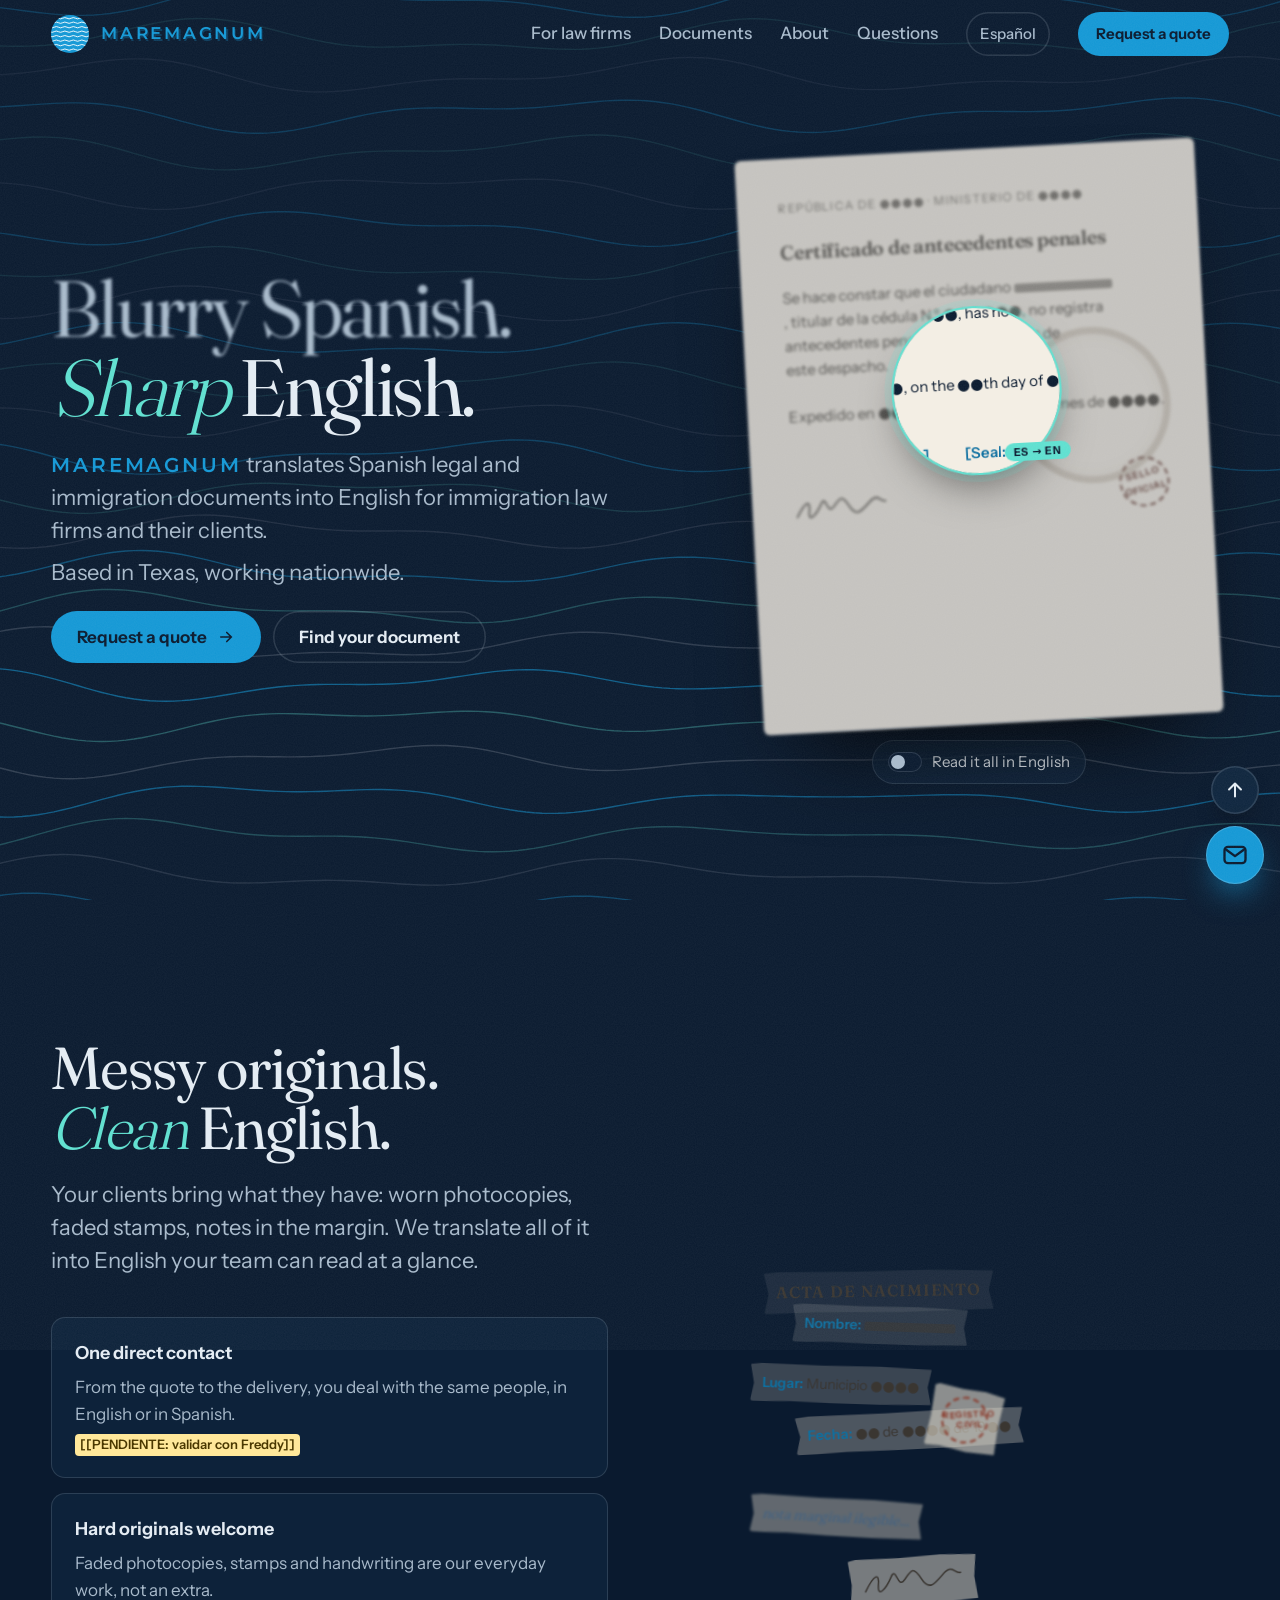
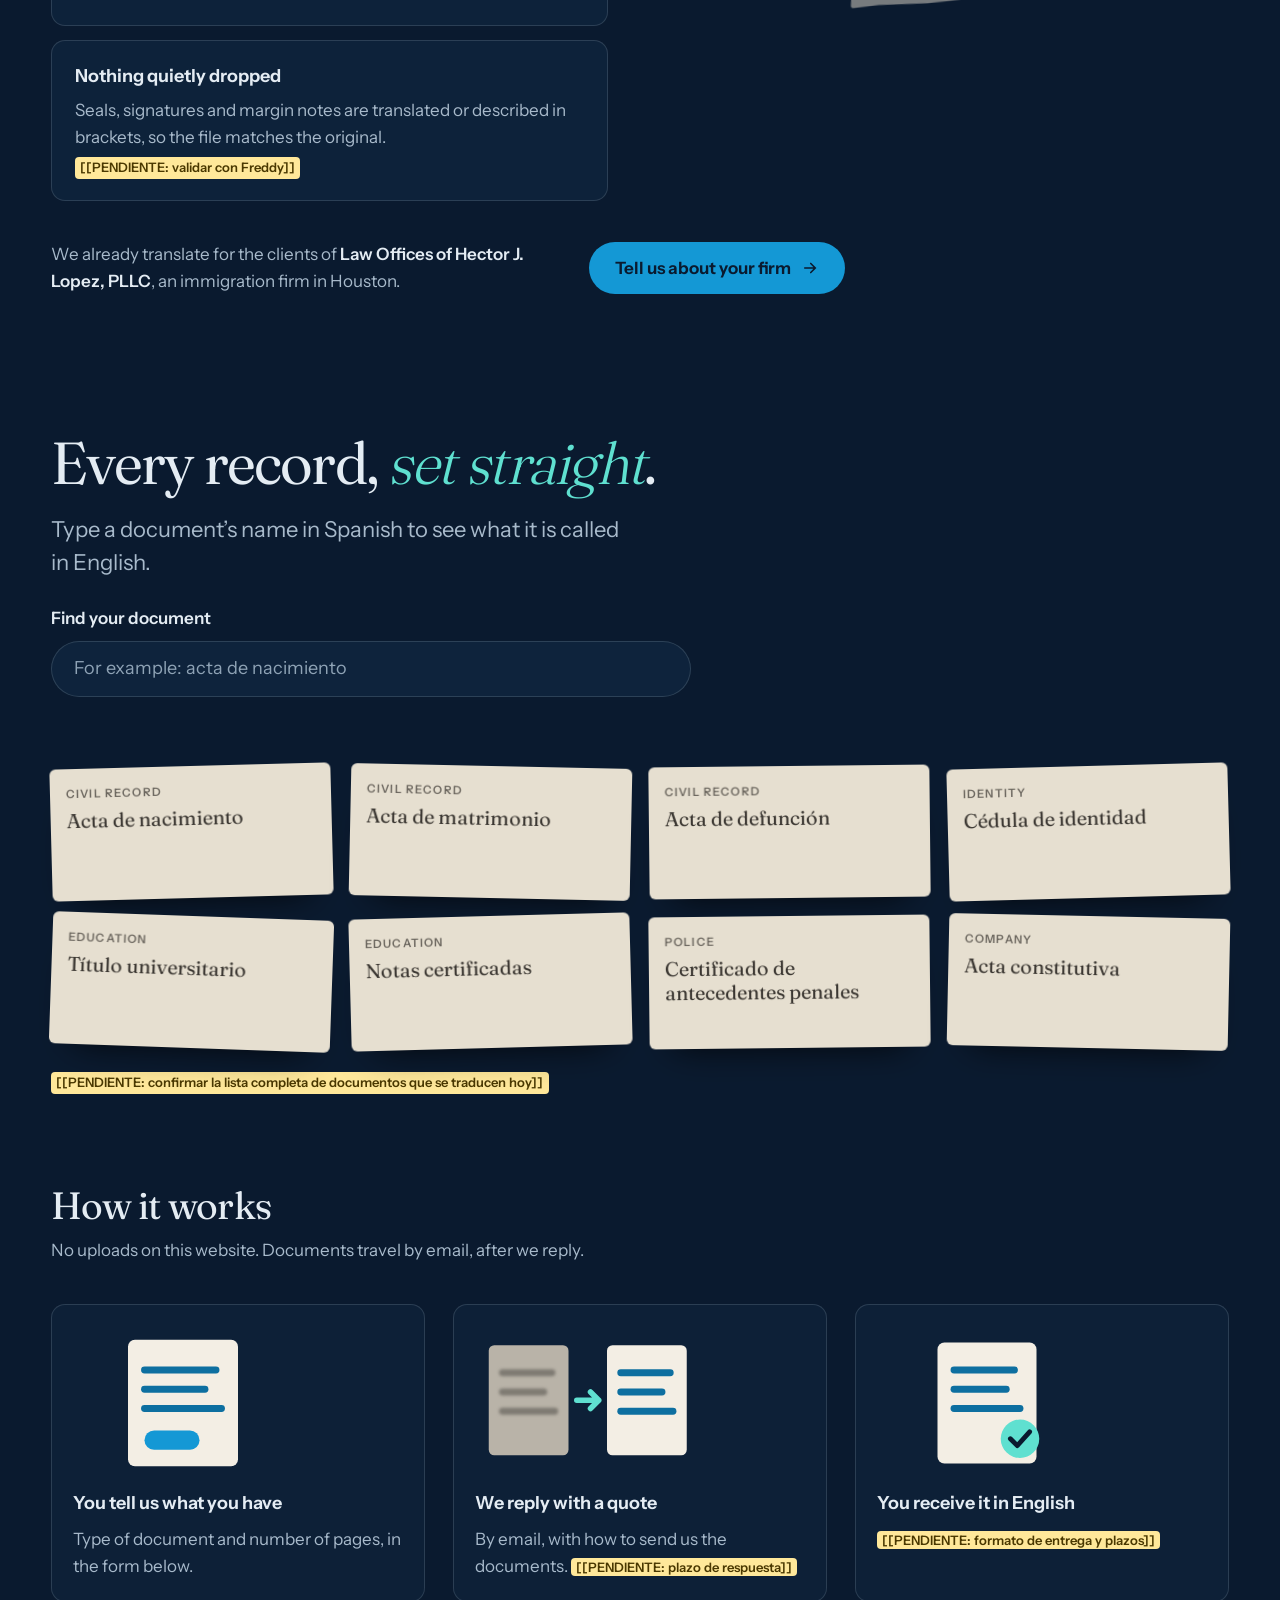
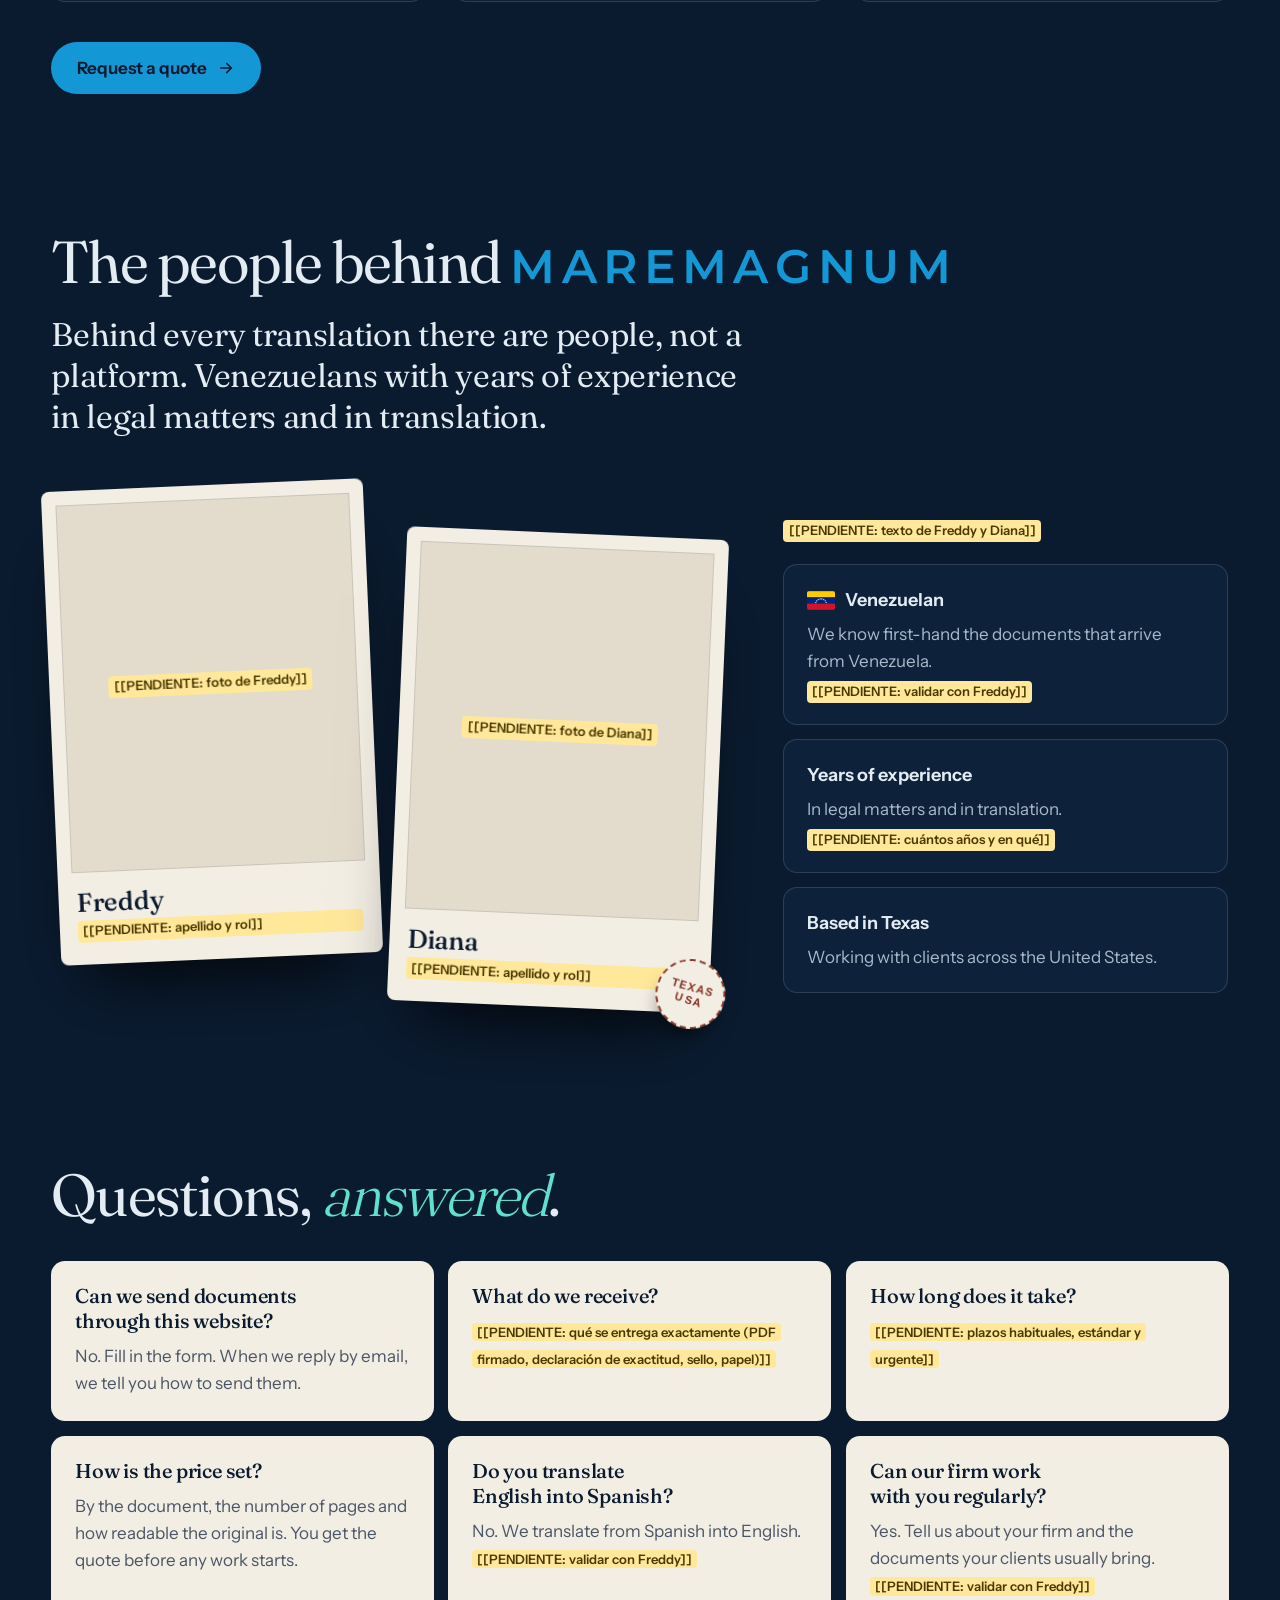
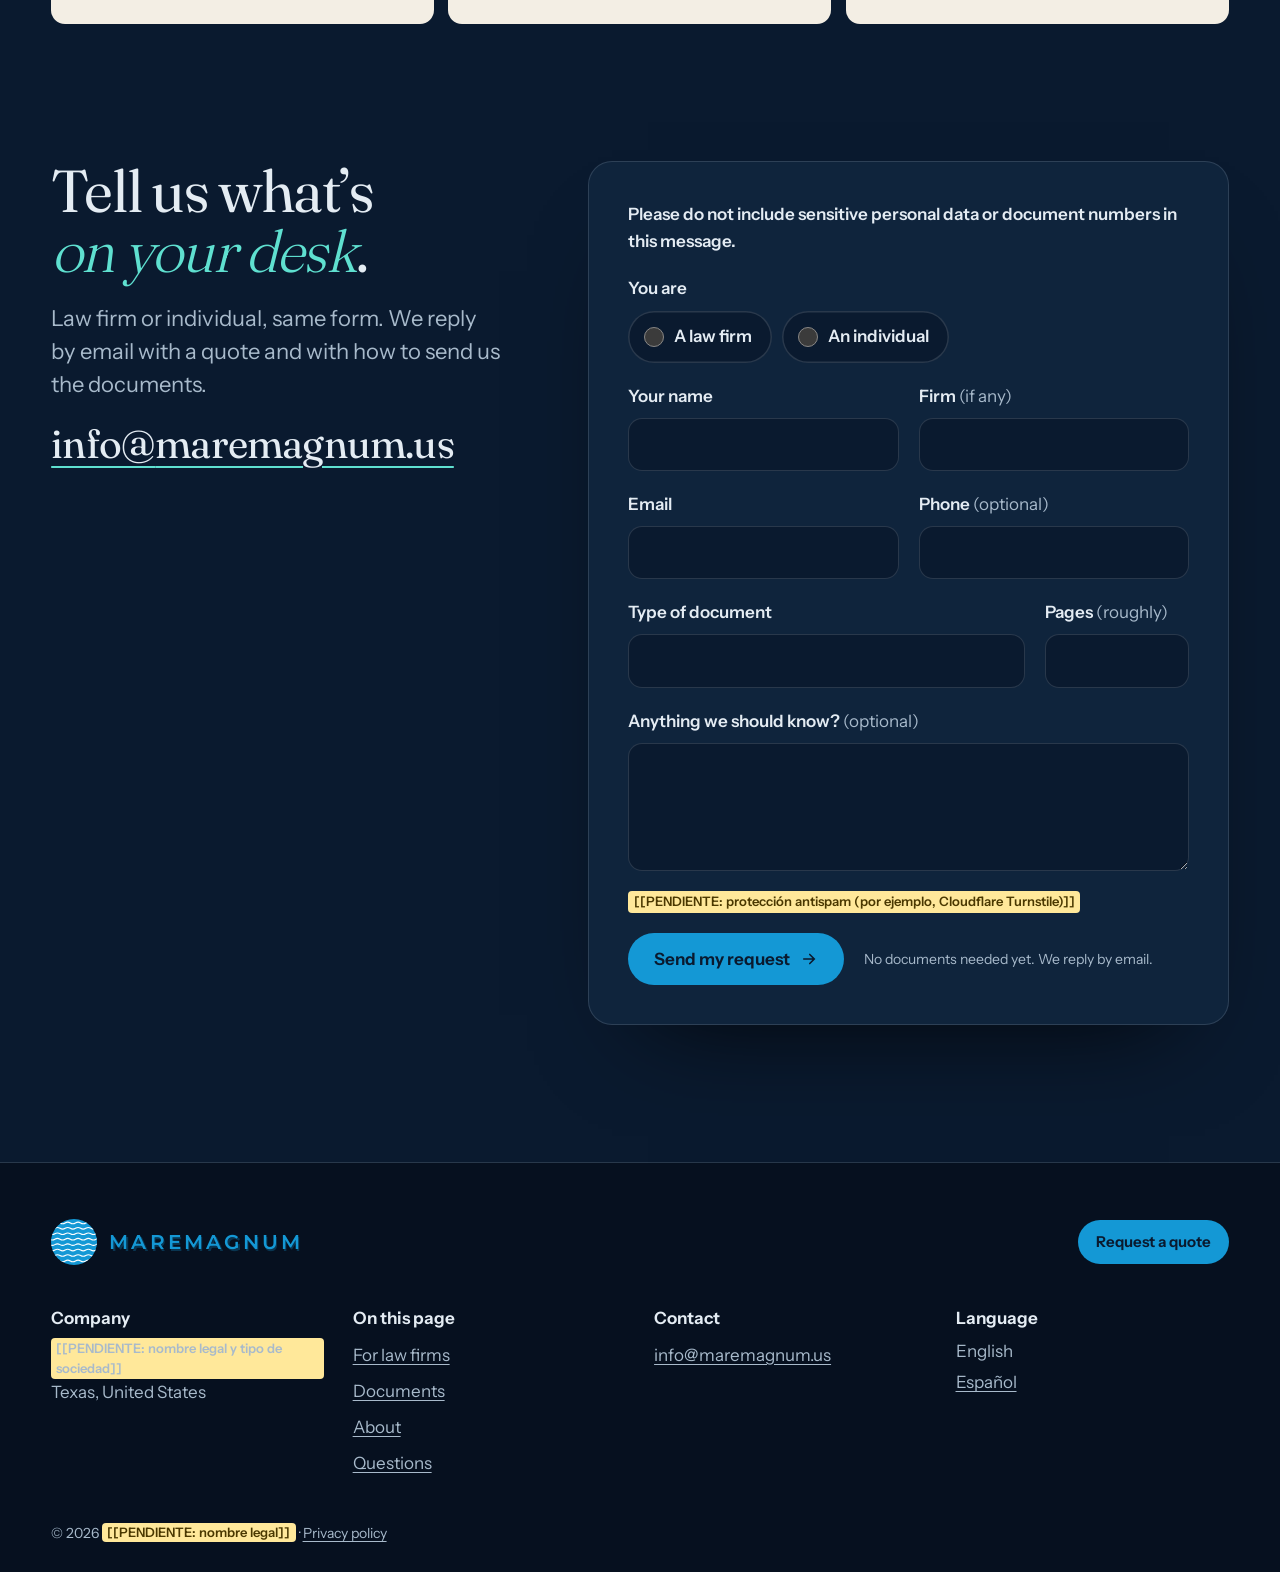
==== en/index.html @ 76590dd4 "Español por defecto, inglés en /en/ y sección de personas renovada El español pasa a ser el idioma p" ====
<!doctype html>
<html lang="en">
<head>
  <meta charset="utf-8">
  <meta name="viewport" content="width=device-width, initial-scale=1, viewport-fit=cover, interactive-widget=resizes-content">
  <title>MAREMAGNUM · Spanish to English translation of legal and immigration documents</title>
  <meta name="description" content="Spanish legal and immigration documents translated into English for immigration law firms and their clients. Based in Texas, working nationwide.">
  <meta name="theme-color" content="#0A1A2F">
  <meta name="color-scheme" content="dark">
  <link rel="canonical" href="https://maremagnum.us/en/">
  <link rel="alternate" hreflang="es" href="https://maremagnum.us/">
  <link rel="alternate" hreflang="en" href="https://maremagnum.us/en/">
  <link rel="alternate" hreflang="x-default" href="https://maremagnum.us/">
  <meta property="og:type" content="website">
  <meta property="og:locale" content="en_US">
  <meta property="og:locale:alternate" content="es_US">
  <meta property="og:title" content="MAREMAGNUM · Blurry Spanish. Sharp English.">
  <meta property="og:description" content="Spanish legal and immigration documents translated into English for immigration law firms and their clients.">
  <meta property="og:url" content="https://maremagnum.us/en/">
  <meta property="og:image" content="https://maremagnum.us/assets/brand/maremagnum-icon-512.png">
  <link rel="icon" href="/assets/brand/maremagnum-icon.svg" type="image/svg+xml">
  <link rel="icon" href="/assets/brand/maremagnum-icon-32.png" sizes="32x32" type="image/png">
  <link rel="apple-touch-icon" href="/assets/brand/maremagnum-icon-180.png">
  <link rel="preload" href="/assets/fonts/fraunces.woff2" as="font" type="font/woff2" crossorigin>
  <link rel="preload" href="/assets/fonts/instrument-sans.woff2" as="font" type="font/woff2" crossorigin>
  <link rel="stylesheet" href="/assets/css/tokens.css">
  <link rel="stylesheet" href="/assets/css/base.css">
  <link rel="stylesheet" href="/assets/css/main.css">
  <script src="/assets/js/early.js"></script>
  <script src="/assets/js/main.js" defer></script>
</head>
<body>
  <a class="skip" href="#main">Skip to content</a>
  <canvas class="water" id="water" aria-hidden="true"></canvas>
  <div class="grain" aria-hidden="true"></div>

  <header class="top" id="top">
    <a class="logo" href="/en/" aria-label="MAREMAGNUM, home"><svg class="logo-icon" viewBox="0 0 100 100" aria-hidden="true" focusable="false"><defs><clipPath id="mm-clip-1"><circle cx="50" cy="50" r="50"/></clipPath></defs><circle cx="50" cy="50" r="50" fill="#1498D5"/><g class="logo-waves" clip-path="url(#mm-clip-1)" fill="none" stroke="#fff" stroke-width="2.4" stroke-linecap="round"><path d="M-14 8.5 q 5.6 -3.4 11.2 0 q 5.6 3.4 11.2 0 q 5.6 -3.4 11.2 0 q 5.6 3.4 11.2 0 q 5.6 -3.4 11.2 0 q 5.6 3.4 11.2 0 q 5.6 -3.4 11.2 0 q 5.6 3.4 11.2 0 q 5.6 -3.4 11.2 0 q 5.6 3.4 11.2 0 q 5.6 -3.4 11.2 0 q 5.6 3.4 11.2 0"/><path d="M-14 20.3 q 5.6 -3.4 11.2 0 q 5.6 3.4 11.2 0 q 5.6 -3.4 11.2 0 q 5.6 3.4 11.2 0 q 5.6 -3.4 11.2 0 q 5.6 3.4 11.2 0 q 5.6 -3.4 11.2 0 q 5.6 3.4 11.2 0 q 5.6 -3.4 11.2 0 q 5.6 3.4 11.2 0 q 5.6 -3.4 11.2 0 q 5.6 3.4 11.2 0"/><path d="M-14 32.1 q 5.6 -3.4 11.2 0 q 5.6 3.4 11.2 0 q 5.6 -3.4 11.2 0 q 5.6 3.4 11.2 0 q 5.6 -3.4 11.2 0 q 5.6 3.4 11.2 0 q 5.6 -3.4 11.2 0 q 5.6 3.4 11.2 0 q 5.6 -3.4 11.2 0 q 5.6 3.4 11.2 0 q 5.6 -3.4 11.2 0 q 5.6 3.4 11.2 0"/><path d="M-14 43.9 q 5.6 -3.4 11.2 0 q 5.6 3.4 11.2 0 q 5.6 -3.4 11.2 0 q 5.6 3.4 11.2 0 q 5.6 -3.4 11.2 0 q 5.6 3.4 11.2 0 q 5.6 -3.4 11.2 0 q 5.6 3.4 11.2 0 q 5.6 -3.4 11.2 0 q 5.6 3.4 11.2 0 q 5.6 -3.4 11.2 0 q 5.6 3.4 11.2 0"/><path d="M-14 55.7 q 5.6 -3.4 11.2 0 q 5.6 3.4 11.2 0 q 5.6 -3.4 11.2 0 q 5.6 3.4 11.2 0 q 5.6 -3.4 11.2 0 q 5.6 3.4 11.2 0 q 5.6 -3.4 11.2 0 q 5.6 3.4 11.2 0 q 5.6 -3.4 11.2 0 q 5.6 3.4 11.2 0 q 5.6 -3.4 11.2 0 q 5.6 3.4 11.2 0"/><path d="M-14 67.5 q 5.6 -3.4 11.2 0 q 5.6 3.4 11.2 0 q 5.6 -3.4 11.2 0 q 5.6 3.4 11.2 0 q 5.6 -3.4 11.2 0 q 5.6 3.4 11.2 0 q 5.6 -3.4 11.2 0 q 5.6 3.4 11.2 0 q 5.6 -3.4 11.2 0 q 5.6 3.4 11.2 0 q 5.6 -3.4 11.2 0 q 5.6 3.4 11.2 0"/><path d="M-14 79.3 q 5.6 -3.4 11.2 0 q 5.6 3.4 11.2 0 q 5.6 -3.4 11.2 0 q 5.6 3.4 11.2 0 q 5.6 -3.4 11.2 0 q 5.6 3.4 11.2 0 q 5.6 -3.4 11.2 0 q 5.6 3.4 11.2 0 q 5.6 -3.4 11.2 0 q 5.6 3.4 11.2 0 q 5.6 -3.4 11.2 0 q 5.6 3.4 11.2 0"/><path d="M-14 91.1 q 5.6 -3.4 11.2 0 q 5.6 3.4 11.2 0 q 5.6 -3.4 11.2 0 q 5.6 3.4 11.2 0 q 5.6 -3.4 11.2 0 q 5.6 3.4 11.2 0 q 5.6 -3.4 11.2 0 q 5.6 3.4 11.2 0 q 5.6 -3.4 11.2 0 q 5.6 3.4 11.2 0 q 5.6 -3.4 11.2 0 q 5.6 3.4 11.2 0"/></g></svg><span class="logo-word">MAREMAGNUM</span></a>
    <nav class="nav" id="nav" aria-label="Main">
      <a href="#firms">For law firms</a>
      <a href="#documents">Documents</a>
      <a href="#about">About</a>
      <a href="#faq">Questions</a>
      <a class="lang-link" href="/" hreflang="es" lang="es" aria-label="Ver esta página en español"><span>Español</span></a>
      <a class="btn btn-small" href="#contact">Request a quote</a>
    </nav>
    <a class="lang-link lang-link-mobile" href="/" hreflang="es" lang="es" aria-label="Ver esta página en español"><span>ES</span></a>
    <button class="menu-btn" type="button" aria-expanded="false" aria-controls="nav" aria-label="Menu">
      <svg width="24" height="24" viewBox="0 0 24 24" aria-hidden="true" focusable="false"><line x1="4" y1="9" x2="20" y2="9"/><line x1="4" y1="15" x2="20" y2="15"/></svg>
    </button>
  </header>

  <main id="main">

    <!-- 1 · Portada: la lupa -->
    <section class="hero" aria-labelledby="hero-title">
      <div class="hero-copy">
        <h1 class="hero-title" id="hero-title">
          <span class="line"><span class="blurred">Blurry Spanish.</span></span>
          <span class="line"><em>Sharp</em> English.</span>
        </h1>
        <p class="lead"><span class="mm">MAREMAGNUM</span> translates Spanish legal and immigration documents into English for immigration law firms and their clients. <span class="lead-line"><span class="nobr">Based in Texas,</span> <span class="nobr">working nationwide.</span></span></p>
        <div class="actions">
          <a class="btn" href="#contact">Request a quote <svg width="18" height="18" viewBox="0 0 24 24" fill="none" stroke="currentColor" stroke-width="2.2" stroke-linecap="round" aria-hidden="true"><path d="M5 12h14M13 6l6 6-6 6"/></svg></a>
          <a class="btn btn-ghost" href="#documents">Find your document</a>
        </div>
      </div>

      <div class="desk">
        <div class="sheet" id="sheet" role="img" aria-label="A blurry Spanish criminal record certificate. Under a moving lens it reads as a sharp English translation.">
          <div class="layer layer-es" aria-hidden="true">
            <p class="sheet-meta">República de ●●●● · Ministerio de ●●●●</p>
            <p class="sheet-title">Certificado de antecedentes penales</p>
            <p>Se hace constar que el ciudadano <span class="bar"></span>, titular de la cédula N.º ●●●●●●, no registra antecedentes penales en los archivos de este despacho.</p>
            <p>Expedido en ●●●●, a los ●● días del mes de ●●●●.</p>
            <div class="sheet-foot"><svg width="96" height="30" viewBox="0 0 110 34" aria-hidden="true"><path d="M4 26c10-18 16-20 14-6s8 4 14-8 6 14 14 4 10-14 18 0 14 6 24-4 12 2 18 0" fill="none" stroke="currentColor" stroke-width="1.8" stroke-linecap="round"/></svg><span class="seal">Sello<br>oficial</span></div>
          </div>
          <div class="layer layer-en" aria-hidden="true">
            <p class="sheet-meta">Republic of ●●●● · Ministry of ●●●●</p>
            <p class="sheet-title">Criminal record certificate</p>
            <p>This is to certify that the citizen <span class="bar"></span>, holder of ID card No. ●●●●●●, has no criminal record in the files of this office.</p>
            <p>Issued in ●●●●, on the ●●th day of ●●●●.</p>
            <div class="sheet-foot"><span class="bracket">[Illegible signature]</span><span class="bracket">[Seal: official, partly illegible]</span></div>
          </div>
          <div class="lens" aria-hidden="true"></div>
        </div>
        <button class="toggle" id="lens-toggle" type="button" aria-pressed="false"><i aria-hidden="true"></i>Read it all in English</button>
      </div>
    </section>

    <!-- 2 · Para firmas: el montón que se ordena -->
    <section class="firms" id="firms" aria-labelledby="firms-title">
      <div class="firms-head" data-reveal>
        <h2 class="title" id="firms-title">Messy originals. <em>Clean</em> English.</h2>
        <p class="lead">Your clients bring what they have: worn photocopies, faded stamps, notes in the margin. We translate all of it into English your team can read at a glance.</p>
      </div>

      <div class="stage" id="stage" role="img" aria-label="Scraps of a Spanish birth certificate drift, then settle into one clean English translation as you scroll.">
        <div class="stack-doc" id="stack-doc" aria-hidden="true">
          <span class="stack-label">English translation · from Spanish</span>
          <div class="slot" data-slot="title"></div>
          <div class="slot-rows">
            <div class="slot" data-slot="r1"></div>
            <div class="slot" data-slot="r2"></div>
            <div class="slot" data-slot="r3"></div>
            <div class="slot" data-slot="note"></div>
          </div>
          <div class="slot-foot">
            <div class="slot" data-slot="sig"></div>
            <div class="slot" data-slot="stamp"></div>
          </div>
        </div>
        <div class="frag" data-for="title" aria-hidden="true"><i class="scrap"></i><span class="es t-es">ACTA DE NACIMIENTO</span><span class="en t-en">BIRTH CERTIFICATE</span></div>
        <div class="frag" data-for="r1" aria-hidden="true"><i class="scrap"></i><span class="es"><b>Nombre:</b> <span class="bar"></span></span><span class="en"><b>Name:</b> <span class="bar"></span></span></div>
        <div class="frag" data-for="r2" aria-hidden="true"><i class="scrap"></i><span class="es"><b>Lugar:</b> Municipio ●●●●</span><span class="en"><b>Place:</b> Municipality of ●●●●</span></div>
        <div class="frag" data-for="r3" aria-hidden="true"><i class="scrap"></i><span class="es"><b>Fecha:</b> ●● de ●●●● de 19●●</span><span class="en"><b>Date:</b> ●●●● ●●, 19●●</span></div>
        <div class="frag" data-for="note" aria-hidden="true"><i class="scrap"></i><span class="es hand">nota marginal ilegible…</span><span class="en">[Handwritten margin note, illegible]</span></div>
        <div class="frag" data-for="sig" aria-hidden="true"><i class="scrap"></i><span class="es"><svg width="104" height="32" viewBox="0 0 110 34" aria-hidden="true"><path d="M4 26c10-18 16-20 14-6s8 4 14-8 6 14 14 4 10-14 18 0 14 6 24-4 12 2 18 0" fill="none" stroke="currentColor" stroke-width="1.6" stroke-linecap="round"/></svg></span><span class="en">[Signature] Civil Registrar</span></div>
        <div class="frag" data-for="stamp" aria-hidden="true"><i class="scrap"></i><span class="es"><span class="stamp">Registro<br>civil</span></span><span class="en">[Seal: Civil Registry]</span></div>
      </div>

      <ul class="points">
        <li data-tilt="6">
          <h3>One direct contact</h3>
          <p>From the quote to the delivery, you deal with the same people, in English or in Spanish.</p>
          <span class="pending">[[PENDIENTE: validar con Freddy]]</span>
        </li>
        <li data-tilt="6">
          <h3>Hard originals welcome</h3>
          <p>Faded photocopies, stamps and handwriting are our everyday work, not an extra.</p>
        </li>
        <li data-tilt="6">
          <h3>Nothing quietly dropped</h3>
          <p>Seals, signatures and margin notes are translated or described in brackets, so the file matches the original.</p>
          <span class="pending">[[PENDIENTE: validar con Freddy]]</span>
        </li>
      </ul>

      <div class="firms-cta" data-reveal>
        <p>We already translate for the clients of <strong>Law Offices of Hector J. Lopez, PLLC</strong>, an immigration firm in Houston.</p>
        <a class="btn" href="#contact" data-audience="firm">Tell us about your firm <svg width="18" height="18" viewBox="0 0 24 24" fill="none" stroke="currentColor" stroke-width="2.2" stroke-linecap="round" aria-hidden="true"><path d="M5 12h14M13 6l6 6-6 6"/></svg></a>
      </div>
    </section>

    <!-- 3 · Documentos y cómo funciona -->
    <section class="docs" id="documents" aria-labelledby="docs-title">
      <div class="docs-head" data-reveal>
        <h2 class="title" id="docs-title">Every record, <em>set straight</em>.</h2>
        <p class="lead">Type a document’s name in Spanish to see what it is called in English.</p>
        <div class="lookup">
          <label for="lookup">Find your document</label>
          <input id="lookup" type="search" inputmode="search" enterkeyhint="search" autocomplete="off" spellcheck="false" placeholder="For example: acta de nacimiento" aria-describedby="lookup-status">
          <p class="lookup-status" id="lookup-status" role="status" aria-live="polite"></p>
          <p class="lookup-ask" hidden>Not on the list? <a href="#contact" data-ask>Ask us about it</a>.</p>
        </div>
      </div>

      <ul class="cards" id="cards">
        <li class="card" tabindex="0" data-tilt="10"><small>Civil record</small><span class="es" lang="es">Acta de nacimiento</span><span class="en">Birth certificate</span></li>
        <li class="card" tabindex="0" data-tilt="10"><small>Civil record</small><span class="es" lang="es">Acta de matrimonio</span><span class="en">Marriage certificate</span></li>
        <li class="card" tabindex="0" data-tilt="10"><small>Civil record</small><span class="es" lang="es">Acta de defunción</span><span class="en">Death certificate</span></li>
        <li class="card" tabindex="0" data-tilt="10"><small>Identity</small><span class="es" lang="es">Cédula de identidad</span><span class="en">National ID card</span></li>
        <li class="card" tabindex="0" data-tilt="10"><small>Education</small><span class="es" lang="es">Título universitario</span><span class="en">University degree</span></li>
        <li class="card" tabindex="0" data-tilt="10"><small>Education</small><span class="es" lang="es">Notas certificadas</span><span class="en">Academic transcript</span></li>
        <li class="card" tabindex="0" data-tilt="10"><small>Police</small><span class="es" lang="es">Certificado de antecedentes penales</span><span class="en">Criminal record certificate</span></li>
        <li class="card" tabindex="0" data-tilt="10"><small>Company</small><span class="es" lang="es">Acta constitutiva</span><span class="en">Articles of incorporation</span></li>
      </ul>
      <p class="pending docs-pending">[[PENDIENTE: confirmar la lista completa de documentos que se traducen hoy]]</p>

      <div class="steps-head" data-reveal>
        <h3 class="subtitle">How it works</h3>
        <p>No uploads on this website. Documents travel by email, after we reply.</p>
      </div>
      <ol class="steps">
        <li class="step" data-reveal>
          <svg class="step-art art-write" viewBox="0 0 160 110" aria-hidden="true">
            <rect class="a-sheet" x="40" y="10" width="80" height="92" rx="5"/>
            <line class="a-type t1" x1="52" y1="32" x2="104" y2="32"/><line class="a-type t2" x1="52" y1="46" x2="96" y2="46"/><line class="a-type t3" x1="52" y1="60" x2="108" y2="60"/>
            <rect class="a-send" x="52" y="76" width="40" height="14" rx="7"/>
          </svg>
          <h4>You tell us what you have</h4>
          <p>Type of document and number of pages, in the form below.</p>
        </li>
        <li class="step" data-reveal>
          <svg class="step-art art-translate" viewBox="0 0 160 110" aria-hidden="true">
            <rect class="a-sheet blur" x="10" y="14" width="58" height="80" rx="4"/>
            <line class="a-blur" x1="20" y1="34" x2="56" y2="34"/><line class="a-blur" x1="20" y1="48" x2="50" y2="48"/><line class="a-blur" x1="20" y1="62" x2="58" y2="62"/>
            <path class="a-arrow" d="M74 54h16m-6-6 6 6-6 6"/>
            <rect class="a-sheet" x="96" y="14" width="58" height="80" rx="4"/>
            <line class="a-draw d1" x1="106" y1="34" x2="142" y2="34"/><line class="a-draw d2" x1="106" y1="48" x2="136" y2="48"/><line class="a-draw d3" x1="106" y1="62" x2="144" y2="62"/>
          </svg>
          <h4>We reply with a quote</h4>
          <p>By email, with how to send us the documents. <span class="pending">[[PENDIENTE: plazo de respuesta]]</span></p>
        </li>
        <li class="step" data-reveal>
          <svg class="step-art art-receive" viewBox="0 0 160 110" aria-hidden="true">
            <rect class="a-sheet" x="44" y="12" width="72" height="88" rx="5"/>
            <line class="a-line" x1="56" y1="32" x2="100" y2="32"/><line class="a-line" x1="56" y1="46" x2="94" y2="46"/><line class="a-line" x1="56" y1="60" x2="104" y2="60"/>
            <g class="a-check"><circle cx="104" cy="82" r="14"/><path d="M97 82l5 5 9-10"/></g>
          </svg>
          <h4>You receive it in English</h4>
          <p><span class="pending">[[PENDIENTE: formato de entrega y plazos]]</span></p>
        </li>
      </ol>
      <div class="docs-cta" data-reveal>
        <a class="btn" href="#contact">Request a quote <svg width="18" height="18" viewBox="0 0 24 24" fill="none" stroke="currentColor" stroke-width="2.2" stroke-linecap="round" aria-hidden="true"><path d="M5 12h14M13 6l6 6-6 6"/></svg></a>
      </div>
    </section>

    <!-- 4 · Sobre nosotros -->
    <section class="about" id="about" aria-labelledby="about-title">
      <div class="about-head" data-reveal>
        <h2 class="title" id="about-title">The people behind <span class="mm">MAREMAGNUM</span></h2>
        <p class="lead lead-big">Behind every translation there are people, not a platform. Venezuelans with years of experience in legal matters and in translation.</p>
      </div>

      <div class="people">
        <figure class="person on-paper" data-deal data-tilt="8">
          <div class="person-photo"><span class="pending">[[PENDIENTE: foto de Freddy]]</span></div>
          <figcaption><strong>Freddy</strong><span class="pending">[[PENDIENTE: apellido y rol]]</span></figcaption>
        </figure>
        <figure class="person person-b on-paper" data-deal data-tilt="8">
          <div class="person-photo"><span class="pending">[[PENDIENTE: foto de Diana]]</span></div>
          <figcaption><strong>Diana</strong><span class="pending">[[PENDIENTE: apellido y rol]]</span></figcaption>
          <span class="portrait-seal" aria-hidden="true">Texas<br>USA</span>
        </figure>
      </div>

      <div class="about-side" data-reveal>
        <p class="pending">[[PENDIENTE: texto de Freddy y Diana]]</p>
        <ul class="points">
          <li data-tilt="6">
            <h3><svg class="flag-ve" viewBox="0 0 36 24" aria-hidden="true" focusable="false"><rect width="36" height="8" fill="#FFCC00"/><rect y="8" width="36" height="8" fill="#00247D"/><rect y="16" width="36" height="8" fill="#CF142B"/><g fill="#fff"><circle cx="11.4" cy="14.6" r=".8"/><circle cx="12.6" cy="12.4" r=".8"/><circle cx="14.4" cy="10.8" r=".8"/><circle cx="16.8" cy="10" r=".8"/><circle cx="19.2" cy="10" r=".8"/><circle cx="21.6" cy="10.8" r=".8"/><circle cx="23.4" cy="12.4" r=".8"/><circle cx="24.6" cy="14.6" r=".8"/></g></svg>Venezuelan</h3>
            <p>We know first-hand the documents that arrive from Venezuela.</p>
            <span class="pending">[[PENDIENTE: validar con Freddy]]</span>
          </li>
          <li data-tilt="6">
            <h3>Years of experience</h3>
            <p>In legal matters and in translation.</p>
            <span class="pending">[[PENDIENTE: cuántos años y en qué]]</span>
          </li>
          <li data-tilt="6">
            <h3>Based in Texas</h3>
            <p>Working with clients across the United States.</p>
          </li>
        </ul>
      </div>
    </section>

    <!-- 5 · Preguntas -->
    <section class="faq" id="faq" aria-labelledby="faq-title">
      <h2 class="title" id="faq-title" data-reveal>Questions, <em>answered</em>.</h2>
      <div class="faq-grid">
        <article class="qa on-paper" data-tilt="4" data-deal><h3>Can we send documents through this website?</h3><p>No. Fill in the form. When we reply by email, we tell you how to send them.</p></article>
        <article class="qa on-paper" data-tilt="4" data-deal><h3>What do we receive?</h3><p><span class="pending">[[PENDIENTE: qué se entrega exactamente (PDF firmado, declaración de exactitud, sello, papel)]]</span></p></article>
        <article class="qa on-paper" data-tilt="4" data-deal><h3>How long does it take?</h3><p><span class="pending">[[PENDIENTE: plazos habituales, estándar y urgente]]</span></p></article>
        <article class="qa on-paper" data-tilt="4" data-deal><h3>How is the price set?</h3><p>By the document, the number of pages and how readable the original is. You get the quote before any work starts.</p></article>
        <article class="qa on-paper" data-tilt="4" data-deal><h3>Do you translate English into Spanish?</h3><p>No. We translate from Spanish into English. <span class="pending">[[PENDIENTE: validar con Freddy]]</span></p></article>
        <article class="qa on-paper" data-tilt="4" data-deal><h3>Can our firm work with you regularly?</h3><p>Yes. Tell us about your firm and the documents your clients usually bring. <span class="pending">[[PENDIENTE: validar con Freddy]]</span></p></article>
      </div>
    </section>

    <!-- 6 · Contacto -->
    <section class="contact" id="contact" aria-labelledby="contact-title">
      <div class="contact-side" data-reveal>
        <h2 class="title" id="contact-title">Tell us what’s <em>on your desk</em>.</h2>
        <p class="lead">Law firm or individual, same form. We reply by email with a quote and with how to send us the documents.</p>
        <a class="contact-email" href="mailto:info@maremagnum.us">info@<wbr>maremagnum.us</a>
      </div>

      <form class="form" id="quote-form" action="/api/contact" method="post" novalidate data-reveal>
        <p class="form-note" id="form-note">Please do not include sensitive personal data or document numbers in this message.</p>

        <fieldset class="field choice">
          <legend>You are</legend>
          <div class="choice-options">
            <label class="choice-option"><input type="radio" name="audience" value="firm" required> <span>A law firm</span></label>
            <label class="choice-option"><input type="radio" name="audience" value="individual"> <span>An individual</span></label>
          </div>
          <p class="field-error" id="f-audience-error"></p>
        </fieldset>

        <div class="field-row">
          <div class="field">
            <label for="f-name">Your name</label>
            <input id="f-name" name="name" type="text" autocomplete="name" autocapitalize="words" enterkeyhint="next" required>
            <p class="field-error" id="f-name-error"></p>
          </div>
          <div class="field" id="field-firm">
            <label for="f-firm">Firm <span class="optional">(if any)</span></label>
            <input id="f-firm" name="firm" type="text" autocomplete="organization" enterkeyhint="next">
          </div>
        </div>

        <div class="field-row">
          <div class="field">
            <label for="f-email">Email</label>
            <input id="f-email" name="email" type="email" inputmode="email" autocomplete="email" autocapitalize="off" spellcheck="false" enterkeyhint="next" required>
            <p class="field-error" id="f-email-error"></p>
          </div>
          <div class="field">
            <label for="f-phone">Phone <span class="optional">(optional)</span></label>
            <input id="f-phone" name="phone" type="tel" inputmode="tel" autocomplete="tel" enterkeyhint="next">
          </div>
        </div>

        <div class="field-row field-row-doc">
          <div class="field">
            <label for="f-doc">Type of document</label>
            <input id="f-doc" name="document" type="text" list="doc-options" autocomplete="off" required>
            <datalist id="doc-options">
              <option value="Birth certificate"></option><option value="Marriage certificate"></option><option value="Death certificate"></option><option value="National ID card"></option>
              <option value="University degree"></option><option value="Academic transcript"></option><option value="Criminal record certificate"></option><option value="Articles of incorporation"></option>
            </datalist>
            <p class="field-error" id="f-doc-error"></p>
          </div>
          <div class="field">
            <label for="f-pages">Pages <span class="optional">(roughly)</span></label>
            <input id="f-pages" name="pages" type="number" inputmode="numeric" min="1" max="999" step="1">
            <p class="field-error" id="f-pages-error"></p>
          </div>
        </div>

        <div class="field">
          <label for="f-message">Anything we should know? <span class="optional">(optional)</span></label>
          <textarea id="f-message" name="message" rows="4" aria-describedby="form-note"></textarea>
        </div>

        <p class="pending">[[PENDIENTE: protección antispam (por ejemplo, Cloudflare Turnstile)]]</p>

        <div class="form-send">
          <button class="btn" type="submit">Send my request <svg width="18" height="18" viewBox="0 0 24 24" fill="none" stroke="currentColor" stroke-width="2.2" stroke-linecap="round" aria-hidden="true"><path d="M5 12h14M13 6l6 6-6 6"/></svg></button>
          <p class="form-reassure">No documents needed yet. We reply by email.</p>
        </div>
        <p class="form-status" id="form-status" role="status" aria-live="polite"></p>
      </form>
    </section>
  </main>

  <footer class="foot">
    <div class="foot-top">
      <a class="logo" href="/en/" aria-label="MAREMAGNUM, home"><svg class="logo-icon" viewBox="0 0 100 100" aria-hidden="true" focusable="false"><defs><clipPath id="mm-clip-2"><circle cx="50" cy="50" r="50"/></clipPath></defs><circle cx="50" cy="50" r="50" fill="#1498D5"/><g class="logo-waves" clip-path="url(#mm-clip-2)" fill="none" stroke="#fff" stroke-width="2.4" stroke-linecap="round"><path d="M-14 8.5 q 5.6 -3.4 11.2 0 q 5.6 3.4 11.2 0 q 5.6 -3.4 11.2 0 q 5.6 3.4 11.2 0 q 5.6 -3.4 11.2 0 q 5.6 3.4 11.2 0 q 5.6 -3.4 11.2 0 q 5.6 3.4 11.2 0 q 5.6 -3.4 11.2 0 q 5.6 3.4 11.2 0 q 5.6 -3.4 11.2 0 q 5.6 3.4 11.2 0"/><path d="M-14 20.3 q 5.6 -3.4 11.2 0 q 5.6 3.4 11.2 0 q 5.6 -3.4 11.2 0 q 5.6 3.4 11.2 0 q 5.6 -3.4 11.2 0 q 5.6 3.4 11.2 0 q 5.6 -3.4 11.2 0 q 5.6 3.4 11.2 0 q 5.6 -3.4 11.2 0 q 5.6 3.4 11.2 0 q 5.6 -3.4 11.2 0 q 5.6 3.4 11.2 0"/><path d="M-14 32.1 q 5.6 -3.4 11.2 0 q 5.6 3.4 11.2 0 q 5.6 -3.4 11.2 0 q 5.6 3.4 11.2 0 q 5.6 -3.4 11.2 0 q 5.6 3.4 11.2 0 q 5.6 -3.4 11.2 0 q 5.6 3.4 11.2 0 q 5.6 -3.4 11.2 0 q 5.6 3.4 11.2 0 q 5.6 -3.4 11.2 0 q 5.6 3.4 11.2 0"/><path d="M-14 43.9 q 5.6 -3.4 11.2 0 q 5.6 3.4 11.2 0 q 5.6 -3.4 11.2 0 q 5.6 3.4 11.2 0 q 5.6 -3.4 11.2 0 q 5.6 3.4 11.2 0 q 5.6 -3.4 11.2 0 q 5.6 3.4 11.2 0 q 5.6 -3.4 11.2 0 q 5.6 3.4 11.2 0 q 5.6 -3.4 11.2 0 q 5.6 3.4 11.2 0"/><path d="M-14 55.7 q 5.6 -3.4 11.2 0 q 5.6 3.4 11.2 0 q 5.6 -3.4 11.2 0 q 5.6 3.4 11.2 0 q 5.6 -3.4 11.2 0 q 5.6 3.4 11.2 0 q 5.6 -3.4 11.2 0 q 5.6 3.4 11.2 0 q 5.6 -3.4 11.2 0 q 5.6 3.4 11.2 0 q 5.6 -3.4 11.2 0 q 5.6 3.4 11.2 0"/><path d="M-14 67.5 q 5.6 -3.4 11.2 0 q 5.6 3.4 11.2 0 q 5.6 -3.4 11.2 0 q 5.6 3.4 11.2 0 q 5.6 -3.4 11.2 0 q 5.6 3.4 11.2 0 q 5.6 -3.4 11.2 0 q 5.6 3.4 11.2 0 q 5.6 -3.4 11.2 0 q 5.6 3.4 11.2 0 q 5.6 -3.4 11.2 0 q 5.6 3.4 11.2 0"/><path d="M-14 79.3 q 5.6 -3.4 11.2 0 q 5.6 3.4 11.2 0 q 5.6 -3.4 11.2 0 q 5.6 3.4 11.2 0 q 5.6 -3.4 11.2 0 q 5.6 3.4 11.2 0 q 5.6 -3.4 11.2 0 q 5.6 3.4 11.2 0 q 5.6 -3.4 11.2 0 q 5.6 3.4 11.2 0 q 5.6 -3.4 11.2 0 q 5.6 3.4 11.2 0"/><path d="M-14 91.1 q 5.6 -3.4 11.2 0 q 5.6 3.4 11.2 0 q 5.6 -3.4 11.2 0 q 5.6 3.4 11.2 0 q 5.6 -3.4 11.2 0 q 5.6 3.4 11.2 0 q 5.6 -3.4 11.2 0 q 5.6 3.4 11.2 0 q 5.6 -3.4 11.2 0 q 5.6 3.4 11.2 0 q 5.6 -3.4 11.2 0 q 5.6 3.4 11.2 0"/></g></svg><span class="logo-word">MAREMAGNUM</span></a>
      <a class="btn btn-small" href="#contact">Request a quote</a>
    </div>
    <div class="foot-cols">
      <div>
        <p class="foot-head">Company</p>
        <p class="pending">[[PENDIENTE: nombre legal y tipo de sociedad]]</p>
        <p>Texas, United States</p>
      </div>
      <nav aria-label="Footer">
        <p class="foot-head">On this page</p>
        <ul><li><a href="#firms">For law firms</a></li><li><a href="#documents">Documents</a></li><li><a href="#about">About</a></li><li><a href="#faq">Questions</a></li></ul>
      </nav>
      <div>
        <p class="foot-head">Contact</p>
        <p><a href="mailto:info@maremagnum.us">info@maremagnum.us</a></p>
      </div>
      <div>
        <p class="foot-head">Language</p>
        <p><span aria-current="true">English</span></p>
        <p><a href="/" hreflang="es" lang="es">Español</a></p>
      </div>
    </div>
    <p class="foot-legal">© <span data-year>2026</span> <span class="pending">[[PENDIENTE: nombre legal]]</span> · <a href="/en/privacy/">Privacy policy</a></p>
  </footer>

  <div class="dock">
    <button class="to-top" type="button" aria-label="Back to top">
      <svg width="22" height="22" viewBox="0 0 24 24" fill="none" stroke="currentColor" stroke-width="2.2" stroke-linecap="round" stroke-linejoin="round" aria-hidden="true" focusable="false"><path d="M12 19V5M5.5 11.5 12 5l6.5 6.5"/></svg>
    </button>
    <a class="fab" href="#contact" aria-label="Request a quote" data-tilt="16">
      <svg width="28" height="28" viewBox="0 0 24 24" fill="none" stroke="currentColor" stroke-width="2" stroke-linecap="round" stroke-linejoin="round" aria-hidden="true" focusable="false"><rect x="3" y="5" width="18" height="14" rx="3"/><path class="fab-flap" d="M4.5 7.5 12 13l7.5-5.5"/></svg>
      <span class="fab-label" aria-hidden="true">Request a quote</span>
    </a>
  </div>
</body>
</html>
---- assets/css/tokens.css ----
/*
  MAREMAGNUM: colores, tipografía y medidas. El ÚNICO sitio donde se definen.
  Paleta A · Abismo.
*/
:root {
  /* Paleta */
  --abyss: #0A1A2F;          /* base, fondo profundo */
  --surface: #10263F;        /* superficie */
  --brand: #1498D5;          /* marca: MAREMAGNUM y acciones sobre fondo oscuro */
  --brand-on-paper: #0D6FA0; /* marca para texto sobre papel */
  --aqua: #5FE0D0;           /* acento 1 */
  --coral: #FF7A59;          /* acento 2 */
  --paper: #F3EEE4;          /* papel cálido para bloques de lectura */

  /* Funciones (el resto de la web solo usa estas) */
  --text: #E4ECF3;
  --text-soft: #A8BACB;
  --line: rgba(228, 236, 243, 0.14);
  --paper-ink: #0A1A2F;
  --paper-soft: #4A5566;
  --scrap: #E6DFD0;          /* papel viejo de los documentos de ejemplo */
  --scrap-ink: #3A3631;
  --stamp: #8A3A2C;
  --error-on-dark: #FFB4A3;

  /* Olas del fondo */
  --wave-1: rgba(20, 152, 213, 0.34);
  --wave-2: rgba(95, 224, 208, 0.14);
  --wave-3: rgba(228, 236, 243, 0.08);

  /* Venezuela (solo para la banderita) */
  --ve-yellow: #FFCC00;
  --ve-blue: #00247D;
  --ve-red: #CF142B;

  /* Tipografía */
  --font-display: "Fraunces", Georgia, "Times New Roman", serif;
  --font-text: "Instrument Sans", system-ui, -apple-system, "Segoe UI", sans-serif;
  --font-brand: "Montserrat", system-ui, sans-serif;

  --size-display: clamp(2.5rem, 1.55rem + 4.3vw, 5.25rem);
  --size-title: clamp(2rem, 1.3rem + 3vw, 3.75rem);
  --size-lead: clamp(1.125rem, 1rem + 0.5vw, 1.375rem);
  --size-text: 1.0625rem;
  --size-small: 0.875rem;

  /* Espacio */
  --margin: clamp(20px, 4vw, 56px);
  --gap: clamp(16px, 2.2vw, 32px);
  --section: clamp(96px, 7vw + 48px, 184px);
  --radius: 999px;
  --radius-card: 14px;

  /* Movimiento */
  --ease-out: cubic-bezier(0.23, 1, 0.32, 1);
  --ease-in-out: cubic-bezier(0.77, 0, 0.175, 1);
  --t-fast: 160ms;
  --t-base: 280ms;
}
---- assets/css/base.css ----
/* Tipografías alojadas en la propia web */
@font-face { font-family: "Fraunces"; src: url("/assets/fonts/fraunces.woff2") format("woff2"); font-weight: 300 700; font-style: normal; font-display: swap; }
@font-face { font-family: "Instrument Sans"; src: url("/assets/fonts/instrument-sans.woff2") format("woff2"); font-weight: 400 700; font-display: swap; }
@font-face { font-family: "Montserrat"; src: url("/assets/fonts/montserrat.woff2") format("woff2"); font-weight: 500 700; font-display: swap; }

*, *::before, *::after { box-sizing: border-box; }
html {
  -webkit-tap-highlight-color: transparent;
  -webkit-text-size-adjust: 100%;
  text-size-adjust: 100%;
  scroll-behavior: smooth;
  scroll-padding-top: 76px;
  background: var(--abyss);
  color-scheme: dark;
}
body {
  margin: 0;
  min-height: 100svh;
  background: var(--abyss);
  color: var(--text);
  font-family: var(--font-text);
  font-size: var(--size-text);
  line-height: 1.6;
  -webkit-font-smoothing: antialiased;
  -moz-osx-font-smoothing: grayscale;
  overflow-x: clip;
}
h1, h2, h3, p, ul, ol, dl, dd, figure, blockquote { margin: 0; }
ul, ol { padding: 0; list-style: none; }
img, svg { display: block; max-width: 100%; }
a, button, label, summary { touch-action: manipulation; }
a { color: inherit; text-underline-offset: 0.2em; }
button, input, textarea, select { font: inherit; color: inherit; }
h1, h2, h3 { text-wrap: balance; overflow-wrap: break-word; }
p, li, dd { text-wrap: pretty; }
::selection { background: var(--brand); color: var(--abyss); }
:focus-visible { outline: 3px solid var(--aqua); outline-offset: 3px; border-radius: 6px; }

/* Nombre de marca: siempre MAREMAGNUM, en color de marca */
.mm {
  font-family: var(--font-brand);
  font-weight: 600;
  letter-spacing: 0.14em;
  font-size: 0.92em;
  color: var(--brand);
  white-space: nowrap;
}
.on-paper .mm { color: var(--brand-on-paper); }

.skip {
  position: absolute; left: var(--margin); top: -100px; z-index: 100;
  padding: 12px 18px; border-radius: var(--radius);
  background: var(--brand); color: var(--abyss); font-weight: 650; text-decoration: none;
}
.skip:focus { top: 12px; }

/* Botones: se inclinan hacia el ratón, se elevan y brillan */
.btn {
  --rx: 0deg; --ry: 0deg; --lift: 0px; --mx: 50%; --my: 50%;
  position: relative;
  isolation: isolate;
  overflow: hidden;
  display: inline-flex;
  align-items: center;
  justify-content: center;
  gap: 10px;
  max-width: 100%;
  min-height: 52px;
  padding: 12px 26px;
  border: 0;
  border-radius: var(--radius);
  background: var(--brand);
  color: var(--abyss);
  font-weight: 650;
  line-height: 1.2;
  text-align: center;
  text-decoration: none;
  cursor: pointer;
  user-select: none;
  -webkit-user-select: none;
  -webkit-touch-callout: none;
  transform: perspective(500px) translateY(var(--lift)) rotateX(var(--rx)) rotateY(var(--ry));
  transition: transform 260ms var(--ease-out), box-shadow 260ms var(--ease-out), background-color 200ms;
}
.btn::before {
  content: "";
  position: absolute;
  inset: 0;
  z-index: -1;
  background: radial-gradient(120px circle at var(--mx) var(--my), rgba(255, 255, 255, 0.45), transparent 60%);
  opacity: 0;
  transition: opacity 260ms var(--ease-out);
}
.btn svg { flex: none; transition: transform 260ms var(--ease-out); }
.btn-ghost { background: transparent; color: var(--text); box-shadow: inset 0 0 0 1.5px var(--line); }
.btn-small { min-height: 44px; padding: 8px 18px; font-size: 0.9375rem; }
.btn-ink { background: var(--paper-ink); color: var(--paper); }
@media (hover: hover) and (pointer: fine) {
  .btn:hover { --lift: -3px; box-shadow: 0 14px 34px -12px rgba(20, 152, 213, 0.75), 0 0 0 1px rgba(95, 224, 208, 0.35); }
  .btn:hover::before { opacity: 1; }
  .btn:hover svg { transform: translateX(4px); }
  .btn-ghost:hover { box-shadow: inset 0 0 0 1.5px var(--aqua), 0 10px 30px -14px rgba(95, 224, 208, 0.6); }
  .btn-ink:hover { box-shadow: 0 14px 30px -14px rgba(10, 26, 47, 0.7); }
}
.btn:active { transform: perspective(500px) scale(0.97); transition-duration: 120ms; }

/* Marcadores de datos pendientes: visibles a propósito */
.pending {
  display: inline;
  padding: 0.1em 0.4em;
  border-radius: 4px;
  background: #FFE89A;
  color: #4A3800;
  font-family: var(--font-text);
  font-size: 0.8125rem;
  font-weight: 600;
  font-style: normal;
  letter-spacing: 0;
  line-height: 1.5;
  text-transform: none;
  overflow-wrap: anywhere;
  white-space: normal;
  box-decoration-break: clone;
  -webkit-box-decoration-break: clone;
}
p.pending { display: block; width: fit-content; max-width: 100%; }
---- assets/css/main.css ----
/* ================= Fondo: marea viva y grano ================= */
.water { position: fixed; inset: 0; z-index: 0; width: 100%; height: 100%; pointer-events: none; }
.grain {
  position: fixed; inset: -50%; z-index: 90; pointer-events: none; opacity: 0.06;
  background-image: url("data:image/svg+xml;utf8,<svg xmlns='http://www.w3.org/2000/svg' width='160' height='160'><filter id='n'><feTurbulence type='fractalNoise' baseFrequency='.9' numOctaves='2' stitchTiles='stitch'/><feColorMatrix values='0 0 0 0 1  0 0 0 0 1  0 0 0 0 1  0 0 0 .9 0'/></filter><rect width='100%' height='100%' filter='url(%23n)'/></svg>");
  animation: grain 1.2s steps(4) infinite;
}
@keyframes grain { 25% { transform: translate(-3%, 2%); } 50% { transform: translate(2%, -3%); } 75% { transform: translate(-2%, -1%); } }
main, .foot { position: relative; z-index: 1; }

/* ================= Piezas comunes ================= */
.title {
  font-family: var(--font-display);
  font-optical-sizing: auto;
  font-weight: 380;
  font-size: var(--size-title);
  line-height: 1.02;
  letter-spacing: -0.03em;
}
.title em, .hero-title em { font-style: italic; font-weight: 300; color: var(--aqua); }
.on-paper .title em { color: var(--brand-on-paper); }
.subtitle { font-family: var(--font-display); font-weight: 400; font-size: clamp(1.625rem, 1.2rem + 1.6vw, 2.375rem); line-height: 1.1; letter-spacing: -0.02em; }
.lead { font-size: var(--size-lead); color: var(--text-soft); max-width: 36rem; line-height: 1.5; }
.actions { display: flex; flex-wrap: wrap; gap: 12px; }
section { padding-inline: max(var(--margin), env(safe-area-inset-left)) max(var(--margin), env(safe-area-inset-right)); }
.bar { display: inline-block; width: 6.5em; height: 0.6em; border-radius: 2px; background: currentColor; opacity: 0.55; vertical-align: middle; }

/* ================= Cabecera ================= */
.top {
  position: fixed; inset: 0 0 auto 0; z-index: 50;
  display: flex; align-items: center; justify-content: space-between; gap: 16px;
  padding: max(12px, env(safe-area-inset-top)) max(var(--margin), env(safe-area-inset-right)) 12px max(var(--margin), env(safe-area-inset-left));
  transition: background-color 300ms var(--ease-out), box-shadow 300ms var(--ease-out);
}
.top.is-scrolled { background: rgba(10, 26, 47, 0.78); backdrop-filter: blur(12px); -webkit-backdrop-filter: blur(12px); box-shadow: 0 1px 0 var(--line); }
.logo { display: inline-flex; align-items: center; gap: 12px; min-height: 44px; text-decoration: none; }
.logo-icon { width: 38px; height: 38px; flex: none; transition: transform 600ms var(--ease-out); }
.logo-word { font-family: var(--font-brand); font-weight: 600; letter-spacing: 0.16em; font-size: 1.0625rem; color: var(--brand); text-shadow: 1.5px 1.5px 0 rgba(20, 152, 213, 0.28); white-space: nowrap; }
@media (hover: hover) and (pointer: fine) { .logo:hover .logo-icon { transform: rotate(-12deg) scale(1.06); } }
.logo-waves path { animation: logo-wave 6s linear infinite; }
.logo-waves path:nth-child(even) { animation-duration: 8s; animation-direction: reverse; }
@keyframes logo-wave { to { transform: translateX(-22.4px); } }

.nav { display: flex; align-items: center; gap: clamp(16px, 2.2vw, 28px); }
.nav a:not(.btn) {
  position: relative; display: inline-flex; align-items: center; min-height: 44px;
  color: var(--text-soft); font-weight: 500; text-decoration: none; transition: color 200ms var(--ease-out);
}
.nav a:not(.btn)::after {
  content: ""; position: absolute; left: 0; right: 0; bottom: 8px; height: 2px; background: var(--aqua);
  transform: scaleX(0); transform-origin: right; transition: transform 300ms var(--ease-out);
}
@media (hover: hover) and (pointer: fine) {
  .nav a:not(.btn):hover { color: var(--text); }
  .nav a:not(.btn):hover::after { transform: scaleX(1); transform-origin: left; }
}
.menu-btn { display: none; width: 44px; height: 44px; border: 0; border-radius: 50%; background: var(--surface); color: var(--text); cursor: pointer; }
.menu-btn line { stroke: currentColor; stroke-width: 2; stroke-linecap: round; transform-origin: 12px 12px; transition: transform 300ms var(--ease-out); }
.menu-open .menu-btn line:first-child { transform: translateY(3px) rotate(45deg); }
.menu-open .menu-btn line:last-child { transform: translateY(-3px) rotate(-45deg); }
.menu-btn:active { transform: scale(0.94); }

@media (max-width: 1099px) {
  .menu-btn { display: inline-grid; place-items: center; }
  .nav { display: none; }
  /* Menú superpuesto: flota sobre la página, no empuja el contenido */
  .menu-open .nav {
    position: fixed; inset: calc(68px + env(safe-area-inset-top)) 12px auto 12px;
    display: grid; gap: 2px; padding: 14px 20px 20px;
    border-radius: 22px;
    background: rgba(16, 38, 63, 0.94);
    backdrop-filter: blur(16px); -webkit-backdrop-filter: blur(16px);
    box-shadow: 0 30px 60px -20px rgba(0, 0, 0, 0.7), inset 0 0 0 1px var(--line);
    animation: menu-in 240ms var(--ease-out);
  }
  .menu-open .nav a:not(.btn) { min-height: 48px; font-size: 1.1875rem; color: var(--text); }
  .menu-open .nav .btn { margin-top: 10px; min-height: 52px; }
}
@keyframes menu-in { from { opacity: 0; transform: translateY(-10px) scale(0.98); } }

/* ================= 1 · Portada (lupa) ================= */
.hero {
  min-height: 100svh;
  display: grid;
  grid-template-columns: minmax(0, 1fr);
  align-content: start;
  gap: 32px;
  padding-top: calc(92px + env(safe-area-inset-top));
  padding-bottom: 64px;
}
.hero-copy { display: grid; gap: 22px; }
.hero-title {
  font-family: var(--font-display);
  font-optical-sizing: auto;
  font-weight: 380;
  font-size: var(--size-display);
  line-height: 0.98;
  letter-spacing: -0.035em;
}
.hero-title .line { display: block; }
.blurred { color: var(--text-soft); filter: blur(1.5px); transition: filter 600ms var(--ease-out), color 600ms var(--ease-out); }
@media (hover: hover) and (pointer: fine) { .hero-title:hover .blurred { filter: blur(0); color: var(--text); } }

.desk { display: grid; justify-items: center; gap: 16px; }
.sheet {
  --x: 50%; --y: 40%; --r: 80px; --rot: -3deg;
  position: relative;
  width: min(100%, 460px);
  aspect-ratio: 0.8;
  border-radius: 6px;
  transform: rotate(var(--rot));
  transition: transform 800ms var(--ease-out);
  box-shadow: 0 50px 90px -40px rgba(0, 0, 0, 0.9);
  touch-action: pan-y;
  cursor: zoom-in;
}
.layer {
  position: absolute; inset: 0; border-radius: 6px;
  padding: 9% 9% 8%;
  display: grid; align-content: start; gap: 4.5%;
  font-size: clamp(0.72rem, 0.6rem + 0.45vw, 0.94rem);
  line-height: 1.6;
}
.layer-es { background: #D8D2C5; color: #4B4840; filter: blur(1.7px) contrast(0.82) grayscale(0.6); }
.layer-es::after { content: ""; position: absolute; width: 34%; aspect-ratio: 1; right: 8%; top: 32%; border-radius: 50%; box-shadow: inset 0 0 0 7px rgba(120, 84, 40, 0.18), inset 0 0 22px rgba(120, 84, 40, 0.12); }
.layer-en { background: var(--paper); color: var(--paper-ink); clip-path: circle(var(--r) at var(--x) var(--y)); -webkit-clip-path: circle(var(--r) at var(--x) var(--y)); }
.sheet-meta { font-size: 0.78em; letter-spacing: 0.1em; text-transform: uppercase; opacity: 0.75; }
.layer-en .sheet-meta { color: var(--brand-on-paper); opacity: 1; font-weight: 600; }
.sheet-title { font-family: var(--font-display); font-weight: 600; font-size: 1.3em; line-height: 1.2; letter-spacing: -0.01em; }
.sheet-foot { display: flex; justify-content: space-between; align-items: end; gap: 12px; margin-top: 6%; }
.seal { width: 5.4em; height: 5.4em; border-radius: 50%; border: 2px dashed var(--stamp); color: var(--stamp); display: grid; place-items: center; font-weight: 700; font-size: 0.62em; letter-spacing: 0.1em; text-transform: uppercase; text-align: center; transform: rotate(-12deg); }
.bracket { color: var(--brand-on-paper); font-weight: 600; }
.lens {
  position: absolute; left: var(--x); top: var(--y);
  width: calc(var(--r) * 2); height: calc(var(--r) * 2);
  margin: calc(var(--r) * -1) 0 0 calc(var(--r) * -1);
  border-radius: 50%;
  box-shadow: 0 0 0 2px var(--aqua), 0 0 0 9px rgba(95, 224, 208, 0.14), 0 20px 40px -10px rgba(0, 0, 0, 0.5);
  pointer-events: none;
  opacity: var(--lens-o, 1);
  transition: opacity 400ms;
}
.lens::after {
  content: "ES → EN"; position: absolute; right: -8px; bottom: 6%;
  padding: 4px 9px; border-radius: 999px; background: var(--aqua); color: var(--abyss);
  font: 700 0.68rem/1 var(--font-text); letter-spacing: 0.08em;
}
.toggle {
  display: inline-flex; align-items: center; gap: 10px;
  min-height: 44px; padding: 0 16px; border: 0; border-radius: 999px;
  background: rgba(16, 38, 63, 0.75); color: var(--text);
  font-size: 0.9375rem; cursor: pointer;
  box-shadow: inset 0 0 0 1px var(--line);
  transition: box-shadow 250ms var(--ease-out), transform 250ms var(--ease-out);
}
.toggle i { position: relative; width: 34px; height: 20px; border-radius: 999px; background: var(--abyss); box-shadow: inset 0 0 0 1px var(--line); }
.toggle i::after { content: ""; position: absolute; top: 3px; left: 3px; width: 14px; height: 14px; border-radius: 50%; background: var(--text-soft); transition: transform 300ms var(--ease-out), background-color 300ms; }
.toggle[aria-pressed="true"] i::after { transform: translateX(14px); background: var(--aqua); }
@media (hover: hover) and (pointer: fine) { .toggle:hover { box-shadow: inset 0 0 0 1px var(--aqua); transform: translateY(-2px); } }
.toggle:active { transform: scale(0.97); }

@media (min-width: 900px) {
  .hero { grid-template-columns: minmax(0, 1.1fr) minmax(0, 0.9fr); align-content: center; align-items: center; column-gap: clamp(32px, 5vw, 80px); padding-top: 96px; }
}
@media (max-width: 899px) {
  .sheet { width: min(84%, 380px); }
}
/* Pantallas bajas (portátil en horizontal, tablet): la hoja se adapta a la altura */
@media (min-width: 900px) and (max-height: 820px) {
  .sheet { width: min(100%, calc((100svh - 190px) * 0.8)); }
}

/* ================= 2 · Para firmas (el montón se ordena) ================= */
.firms {
  display: grid;
  grid-template-columns: minmax(0, 1fr);
  gap: 40px;
  padding-top: var(--section);
}
.firms-head { display: grid; gap: 20px; }
.firms-head .title { max-width: 14ch; }
.stage { position: relative; height: clamp(380px, 56vw, 560px); touch-action: pan-y; overflow-x: clip; overflow-y: visible; }
.stack-doc {
  position: absolute; left: 50%; top: 50%;
  width: min(90%, 400px);
  transform: translate(-50%, -50%);
  border-radius: 6px;
  background: var(--paper);
  box-shadow: 0 40px 80px -30px rgba(0, 0, 0, 0.75);
  opacity: var(--p, 0);
  padding: 30px 32px 34px;
  display: grid; align-content: start; gap: 22px;
}
.stack-label { font-size: 0.68rem; font-weight: 600; letter-spacing: 0.14em; text-transform: uppercase; color: var(--brand-on-paper); }
.slot { min-height: 1.5em; }
.slot-rows { display: grid; gap: 12px; }
.slot-foot { display: grid; gap: 12px; padding-top: 14px; border-top: 1px solid rgba(10, 26, 47, 0.12); }
.frag { position: absolute; left: 0; top: 0; will-change: transform; color: var(--scrap-ink); font-size: clamp(0.72rem, 0.6rem + 0.4vw, 0.875rem); }
.frag .scrap {
  position: absolute; inset: -8px -12px;
  background: var(--scrap);
  border-radius: 3px;
  box-shadow: 0 18px 30px -16px rgba(0, 0, 0, 0.75);
  opacity: calc(1 - var(--k, 0));
  clip-path: polygon(0 3%, 6% 0, 40% 2%, 72% 0, 100% 4%, 98% 50%, 100% 96%, 60% 100%, 22% 97%, 0 100%, 2% 52%);
}
.frag .es, .frag .en { position: relative; display: block; white-space: nowrap; }
.frag .en { position: absolute; left: 0; top: 0; opacity: 0; color: var(--paper-ink); }
.frag b { color: var(--brand-on-paper); font-weight: 600; }
.t-es, .t-en { font-family: var(--font-display); font-weight: 600; letter-spacing: 0.06em; font-size: 1.15em; }
.hand { font-family: var(--font-display); font-style: italic; font-weight: 300; color: #355F8A; }
.stamp { display: grid; place-items: center; width: 5.4em; height: 5.4em; border-radius: 50%; border: 2px dashed var(--stamp); color: var(--stamp); font-weight: 700; font-size: 0.62em; line-height: 1.15; letter-spacing: 0.1em; text-transform: uppercase; text-align: center; transform: rotate(-14deg); }

.points { display: grid; gap: 14px; }
.points li {
  --rx: 0deg; --ry: 0deg; --lift: 0px; --mx: 50%; --my: 50%;
  position: relative; overflow: hidden;
  display: grid; gap: 6px;
  padding: 22px 24px;
  border-radius: var(--radius-card);
  background: rgba(16, 38, 63, 0.72);
  box-shadow: inset 0 0 0 1px var(--line);
  transform: perspective(700px) translateY(var(--lift)) rotateX(var(--rx)) rotateY(var(--ry));
  transition: transform 320ms var(--ease-out), box-shadow 320ms var(--ease-out);
}
.points li::before, .qa::before, .card::before {
  content: ""; position: absolute; inset: 0; pointer-events: none;
  background: radial-gradient(220px circle at var(--mx) var(--my), rgba(95, 224, 208, 0.14), transparent 65%);
  opacity: 0; transition: opacity 300ms var(--ease-out);
}
.points h3 { font-size: 1.125rem; font-weight: 650; color: var(--text); }
.points p { color: var(--text-soft); }
.points .pending { justify-self: start; }
.firms-cta { display: flex; flex-wrap: wrap; align-items: center; gap: 20px 32px; }
.firms-cta p { color: var(--text-soft); max-width: 46ch; }
.firms-cta strong { color: var(--text); font-weight: 600; }

@media (min-width: 1000px) {
  .firms { grid-template-columns: minmax(0, 1fr) minmax(0, 1fr); column-gap: clamp(40px, 5vw, 88px); row-gap: 40px; align-items: start; }
  .firms-head { grid-column: 1; grid-row: 1; }
  .points { grid-column: 1; grid-row: 2; }
  .stage { grid-column: 2; grid-row: 1 / span 2; height: 100%; min-height: 560px; position: sticky; top: 90px; }
  .firms-cta { grid-column: 1 / -1; }
}

/* ================= 3 · Documentos y cómo funciona ================= */
.docs { display: grid; gap: 40px; padding-top: var(--section); }
.docs-head { display: grid; gap: 20px; max-width: 40rem; }
.lookup { display: grid; gap: 8px; margin-top: 6px; }
.lookup label { font-weight: 600; }
.lookup input {
  width: 100%; min-height: 56px; padding: 0 22px;
  font-size: 1.125rem; color: var(--text);
  background: rgba(16, 38, 63, 0.85);
  border: 1.5px solid var(--line); border-radius: var(--radius);
  transition: border-color var(--t-fast) var(--ease-out), box-shadow var(--t-fast) var(--ease-out);
}
.lookup input::placeholder { color: #8FA3B6; }
.lookup input:focus-visible { outline: none; border-color: var(--aqua); box-shadow: 0 0 0 4px rgba(95, 224, 208, 0.2); }
.lookup-status { min-height: 1.5em; font-size: var(--size-small); color: var(--text-soft); }
.lookup-ask a { color: var(--aqua); font-weight: 600; }

.cards { display: grid; grid-template-columns: repeat(2, minmax(0, 1fr)); gap: 14px; }
.card {
  --rx: 0deg; --ry: 0deg; --lift: 0px; --mx: 50%; --my: 50%; --tilt: -1.5deg;
  position: relative; overflow: hidden;
  display: grid; align-content: start; gap: 6px;
  min-height: 132px; padding: 16px 16px 18px;
  border-radius: 6px;
  background: var(--scrap); color: var(--scrap-ink);
  box-shadow: 0 22px 36px -24px rgba(0, 0, 0, 0.85);
  cursor: pointer;
  user-select: none; -webkit-user-select: none;
  transform: perspective(700px) translateY(var(--lift)) rotate(var(--tilt)) rotateX(var(--rx)) rotateY(var(--ry));
  transition: transform 360ms var(--ease-out), background-color 400ms var(--ease-out), box-shadow 360ms var(--ease-out);
}
.card:nth-child(3n+2) { --tilt: 1.2deg; }
.card:nth-child(4n+3) { --tilt: -0.6deg; }
.card:nth-child(5n) { --tilt: 2deg; }
.card small { font-size: 0.72rem; font-weight: 600; letter-spacing: 0.1em; text-transform: uppercase; opacity: 0.7; }
.card .es, .card .en { font-family: var(--font-display); font-size: clamp(1.0625rem, 0.95rem + 0.4vw, 1.25rem); line-height: 1.2; transition: opacity 400ms var(--ease-out), filter 400ms var(--ease-out), transform 400ms var(--ease-out); }
.card .es { filter: blur(0.6px); }
.card .en { position: absolute; left: 16px; right: 16px; top: 40px; opacity: 0; transform: translateY(8px); color: var(--paper-ink); font-weight: 500; }
.card.is-en { background: var(--paper); }
.card.is-en small { color: var(--brand-on-paper); opacity: 1; }
.card.is-en .es { opacity: 0; filter: blur(4px); transform: translateY(-8px); }
.card.is-en .en { opacity: 1; transform: none; }
.card.is-hidden { display: none; }
.card.is-match { box-shadow: 0 0 0 2px var(--aqua), 0 22px 36px -24px rgba(0, 0, 0, 0.85); }
.card:focus-visible { outline-offset: 4px; }
.docs-pending { margin-top: -16px; }

.steps-head { display: grid; gap: 10px; margin-top: clamp(24px, 4vw, 56px); }
.steps-head p { color: var(--text-soft); }
.steps { display: grid; gap: 18px; counter-reset: none; }
.step { display: grid; gap: 8px; align-content: start; padding: 22px; border-radius: var(--radius-card); background: rgba(16, 38, 63, 0.6); box-shadow: inset 0 0 0 1px var(--line); }
.step h4 { margin: 4px 0 0; font-size: 1.125rem; font-weight: 650; }
.step p { color: var(--text-soft); }
.step-art { width: 100%; max-width: 220px; height: auto; }
.step-art .a-sheet { fill: var(--paper); }
.step-art .a-sheet.blur { fill: #B9B3A8; }
.step-art line { stroke-width: 5; stroke-linecap: round; }
.a-type, .a-draw, .a-line { stroke: var(--brand-on-paper); }
.a-blur { stroke: #7E7A72; filter: blur(1.2px); }
.a-send { fill: var(--brand); }
.a-arrow { fill: none; stroke: var(--aqua); stroke-width: 4; stroke-linecap: round; stroke-linejoin: round; }
.a-check circle { fill: var(--aqua); }
.a-check path { fill: none; stroke: var(--abyss); stroke-width: 3.5; stroke-linecap: round; stroke-linejoin: round; }
.docs-cta { display: flex; }

@media (min-width: 640px) { .cards { grid-template-columns: repeat(3, minmax(0, 1fr)); } }
@media (min-width: 1000px) {
  .cards { grid-template-columns: repeat(4, minmax(0, 1fr)); gap: 18px; }
  .steps { grid-template-columns: repeat(3, minmax(0, 1fr)); gap: var(--gap); }
}

/* ================= 4 · Sobre nosotros ================= */
.about { display: grid; grid-template-columns: minmax(0, 1fr); gap: 44px; padding-top: var(--section); overflow-x: clip; }
.about-head { display: grid; gap: 22px; }
.lead-big {
  font-family: var(--font-display); font-weight: 380;
  font-size: clamp(1.375rem, 1.05rem + 1.25vw, 2.125rem);
  line-height: 1.25; letter-spacing: -0.01em;
  color: var(--text); max-width: 34ch;
}
.people { display: grid; grid-template-columns: minmax(0, 1fr); gap: 40px; justify-items: start; padding-bottom: 20px; }
/* Dos fotos grandes, como copias pegadas: son la cara de la empresa */
.person {
  --rx: 0deg; --ry: 0deg; --lift: 0px; --mx: 50%; --my: 50%; --r: -2.5deg;
  position: relative;
  width: min(80%, 320px);
  padding: 14px 14px 22px;
  border-radius: 8px;
  background: var(--paper); color: var(--paper-ink);
  box-shadow: 0 40px 64px -30px rgba(0, 0, 0, 0.9);
  transform: perspective(800px) translateY(var(--lift)) rotate(var(--r)) rotateX(var(--rx)) rotateY(var(--ry));
  transition: transform 400ms var(--ease-out), box-shadow 400ms var(--ease-out);
}
.person-b { --r: 2.5deg; --d: 120ms; justify-self: end; }
.person-photo {
  display: grid; place-items: center;
  aspect-ratio: 4 / 5; padding: 12px;
  background: #E3DCCD;
  box-shadow: inset 0 0 0 1px rgba(10, 26, 47, 0.12);
  text-align: center;
}
.person figcaption { display: grid; gap: 4px; padding: 16px 4px 0; }
.person figcaption strong { font-family: var(--font-display); font-weight: 500; font-size: 1.625rem; line-height: 1.1; letter-spacing: -0.01em; }
.portrait-seal {
  position: absolute; right: 10px; bottom: -16px;
  display: grid; place-items: center;
  width: 70px; height: 70px; border-radius: 50%;
  background: var(--paper); color: var(--stamp);
  border: 2px dashed var(--stamp);
  box-shadow: 0 14px 22px -12px rgba(0, 0, 0, 0.8);
  font-size: 0.6875rem; font-weight: 700; line-height: 1.15; letter-spacing: 0.12em; text-transform: uppercase; text-align: center;
  transform: rotate(14deg);
}
@media (hover: hover) and (pointer: fine) { .person:hover { --lift: -8px; box-shadow: 0 50px 70px -30px rgba(0, 0, 0, 0.95); } }
.about-side { display: grid; gap: 22px; align-content: center; max-width: 36rem; }
.flag-ve { width: 28px; height: 19px; flex: none; border-radius: 2px; }
.points h3 { display: flex; align-items: center; gap: 10px; }
@media (min-width: 560px) {
  .people { grid-template-columns: repeat(2, minmax(0, 1fr)); gap: 24px; align-items: start; justify-items: center; }
  .person { width: 100%; max-width: 330px; }
  .person-b { margin-top: 48px; justify-self: center; }
  .portrait-seal { right: -16px; }
}
@media (min-width: 1000px) {
  .about { grid-template-columns: minmax(0, 1.2fr) minmax(0, 0.8fr); column-gap: clamp(40px, 5vw, 88px); row-gap: 48px; align-items: center; }
  .about-head { grid-column: 1 / -1; }
}

/* Hoja de papel de las páginas sencillas (privacidad y 404) */
.paper {
  display: grid; gap: 28px;
  padding: clamp(24px, 5vw, 64px);
  border-radius: 24px;
  background: var(--paper);
  color: var(--paper-ink);
  box-shadow: 0 60px 120px -60px rgba(0, 0, 0, 0.9);
}

/* ================= 5 · Preguntas ================= */
.faq { display: grid; gap: 36px; padding-top: var(--section); }
.faq-grid { display: grid; gap: 14px; }
.qa {
  --rx: 0deg; --ry: 0deg; --lift: 0px; --mx: 50%; --my: 50%;
  position: relative; overflow: hidden;
  display: grid; gap: 10px; align-content: start;
  padding: 22px 24px 24px;
  border-radius: var(--radius-card);
  background: var(--paper); color: var(--paper-ink);
  transform: perspective(800px) translateY(var(--lift)) rotateX(var(--rx)) rotateY(var(--ry));
  transition: transform 320ms var(--ease-out), box-shadow 320ms var(--ease-out);
}
.qa::before { background: radial-gradient(240px circle at var(--mx) var(--my), rgba(20, 152, 213, 0.12), transparent 65%); }
.qa h3 { font-family: var(--font-display); font-weight: 500; font-size: 1.25rem; line-height: 1.25; letter-spacing: -0.01em; }
.qa p { color: var(--paper-soft); }
@media (min-width: 700px) { .faq-grid { grid-template-columns: repeat(2, minmax(0, 1fr)); } }
@media (min-width: 1100px) { .faq-grid { grid-template-columns: repeat(3, minmax(0, 1fr)); } }

/* Elevación común al pasar el ratón */
@media (hover: hover) and (pointer: fine) {
  .points li:hover, .qa:hover, .card:hover { --lift: -6px; }
  .points li:hover::before, .qa:hover::before, .card:hover::before { opacity: 1; }
  .points li:hover { box-shadow: inset 0 0 0 1px rgba(95, 224, 208, 0.4), 0 24px 50px -28px rgba(20, 152, 213, 0.6); }
  .qa:hover { box-shadow: 0 30px 60px -30px rgba(0, 0, 0, 0.9); }
  .card:hover { box-shadow: 0 30px 50px -26px rgba(0, 0, 0, 0.9); }
}

/* ================= 6 · Contacto ================= */
.contact {
  display: grid; gap: 40px;
  padding-top: var(--section);
  padding-bottom: var(--section);
}
.contact-side { display: grid; gap: 20px; align-content: start; }
.contact-email {
  justify-self: start;
  font-family: var(--font-display); font-weight: 400;
  font-size: clamp(1.5rem, 1.1rem + 1.8vw, 2.5rem); line-height: 1.15; letter-spacing: -0.02em;
  color: var(--text); overflow-wrap: anywhere;
  text-decoration: underline; text-decoration-color: var(--aqua); text-decoration-thickness: 2px; text-underline-offset: 0.2em;
  transition: color 250ms var(--ease-out);
}
@media (hover: hover) and (pointer: fine) { .contact-email:hover { color: var(--aqua); } }

.form {
  display: grid; gap: 20px;
  padding: clamp(20px, 4vw, 40px);
  border-radius: 24px;
  background: rgba(16, 38, 63, 0.88);
  box-shadow: inset 0 0 0 1px var(--line), 0 50px 100px -60px rgba(0, 0, 0, 0.9);
}
.form-note { font-weight: 600; color: var(--text); }
.field { display: grid; gap: 8px; min-width: 0; }
.field label, .field legend { font-weight: 600; }
.optional { font-weight: 400; color: var(--text-soft); }
.field input, .field textarea {
  width: 100%; min-width: 0; min-height: 52px; padding: 12px 18px;
  font-size: max(16px, 1.0625rem);
  color: var(--text);
  background: var(--abyss);
  border: 1.5px solid var(--line);
  border-radius: 14px;
  transition: border-color var(--t-fast) var(--ease-out), box-shadow var(--t-fast) var(--ease-out);
}
.field textarea { min-height: 120px; resize: vertical; line-height: 1.5; }
.field input:focus-visible, .field textarea:focus-visible { outline: none; border-color: var(--aqua); box-shadow: 0 0 0 4px rgba(95, 224, 208, 0.2); }
.field [aria-invalid="true"] { border-color: var(--coral); }
.field-error { color: var(--error-on-dark); font-size: var(--size-small); font-weight: 600; }
.field-error:empty { display: none; }
.field-row { display: grid; gap: 20px; }
.choice { border: 0; margin: 0; padding: 0; }
.choice legend { padding: 0; margin-bottom: 8px; }
.choice-options { display: flex; flex-wrap: wrap; gap: 10px; }
.choice-option {
  display: inline-flex; align-items: center; gap: 10px;
  min-height: 48px; padding: 0 20px 0 16px;
  border-radius: var(--radius);
  background: var(--abyss); box-shadow: inset 0 0 0 1.5px var(--line);
  font-weight: 550; cursor: pointer;
  user-select: none; -webkit-user-select: none;
  transition: background-color var(--t-fast) var(--ease-out), box-shadow var(--t-fast) var(--ease-out), transform var(--t-fast) var(--ease-out);
}
.choice-option input { width: 20px; height: 20px; margin: 0; accent-color: var(--aqua); }
.choice-option:has(input:checked) { background: var(--paper); color: var(--paper-ink); box-shadow: none; }
.choice-option:has(input:focus-visible) { outline: 3px solid var(--aqua); outline-offset: 3px; }
.choice-option input:focus-visible { outline: none; }
.choice-option:active { transform: scale(0.97); }
@media (hover: hover) and (pointer: fine) { .choice-option:hover { box-shadow: inset 0 0 0 1.5px var(--aqua); } }
.form-send { display: flex; flex-wrap: wrap; align-items: center; gap: 12px 20px; }
.form-reassure { color: var(--text-soft); font-size: var(--size-small); }
.form-status:empty { display: none; }
@media (min-width: 640px) {
  .field-row { grid-template-columns: minmax(0, 1fr) minmax(0, 1fr); }
  .field-row-doc { grid-template-columns: minmax(0, 1fr) 9rem; }
}
@media (min-width: 1000px) {
  .contact { grid-template-columns: minmax(0, 0.85fr) minmax(0, 1.15fr); column-gap: clamp(40px, 5vw, 88px); align-items: start; }
  .contact-side { position: sticky; top: 110px; }
}

/* ================= Pie ================= */
.foot {
  display: grid; gap: 40px;
  padding: 56px max(var(--margin), env(safe-area-inset-right)) max(28px, env(safe-area-inset-bottom)) max(var(--margin), env(safe-area-inset-left));
  background: rgba(6, 16, 30, 0.9);
  box-shadow: 0 -1px 0 var(--line);
}
.foot-top { display: flex; flex-wrap: wrap; justify-content: space-between; align-items: center; gap: 16px; }
.foot-top .logo-icon { width: 46px; height: 46px; }
.foot-top .logo-word { font-size: 1.25rem; }
.foot-cols { display: grid; grid-template-columns: repeat(2, minmax(0, 1fr)); gap: 28px var(--gap); }
.foot-cols p, .foot-cols li { color: var(--text-soft); }
.foot-cols a { display: inline-flex; align-items: center; min-height: 36px; overflow-wrap: anywhere; color: var(--text-soft); }
.foot-head { color: var(--text) !important; font-weight: 650; margin-bottom: 6px; }
.foot-legal { font-size: var(--size-small); color: var(--text-soft); }
@media (min-width: 800px) { .foot-cols { grid-template-columns: repeat(4, minmax(0, 1fr)); } }
@media (max-width: 399px) {
  .logo-word { font-size: 0.9375rem; letter-spacing: 0.13em; }
  .logo-icon { width: 34px; height: 34px; }
}

/* ================= Páginas sencillas (privacidad, 404) ================= */
.doc-page { padding: calc(110px + env(safe-area-inset-top)) max(var(--margin), env(safe-area-inset-right)) var(--section) max(var(--margin), env(safe-area-inset-left)); }
.doc-page .paper { display: grid; gap: 18px; max-width: 760px; }
.doc-page h1 { font-family: var(--font-display); font-weight: 380; font-size: var(--size-title); line-height: 1.05; letter-spacing: -0.03em; }
.doc-page h2 { font-size: 1.25rem; font-weight: 650; margin-top: 18px; }
.doc-page ul { list-style: disc; padding-left: 1.25em; display: grid; gap: 6px; }
.doc-page a:not(.btn) { color: var(--brand-on-paper); font-weight: 600; }

/* ================= Movimiento ================= */
@media (prefers-reduced-motion: no-preference) {
  /* Portada: las líneas del título suben, la frase se enfoca */
  .js .hero-title .line { animation: rise 900ms var(--ease-out) both; }
  .js .hero-title .line + .line { animation-delay: 120ms; }
  .js .hero-copy .lead, .js .hero-copy .actions { animation: rise 800ms var(--ease-out) 380ms both; }
  .js .desk { animation: deal 1100ms var(--ease-out) 250ms both; }

  /* Bloques: sus partes aparecen escalonadas */
  .js [data-reveal] > *, .js [data-reveal].step {
    opacity: 0; transform: translateY(26px);
    transition: opacity 700ms var(--ease-out), transform 700ms var(--ease-out);
  }
  .js [data-reveal].is-in > *, .js [data-reveal].step.is-in { opacity: 1; transform: none; }
  .js [data-reveal].is-in > :nth-child(2) { transition-delay: 80ms; }
  .js [data-reveal].is-in > :nth-child(3) { transition-delay: 160ms; }
  .js [data-reveal].is-in > :nth-child(n+4) { transition-delay: 220ms; }
  .js .step.is-in:nth-child(2) { transition-delay: 90ms; }
  .js .step.is-in:nth-child(3) { transition-delay: 180ms; }
  /* Fichas con inclinación (foto y preguntas): se reparten con una animación que no pisa su inclinación */
  .js [data-deal] { opacity: 0; }
  .js [data-deal].is-in { opacity: 1; animation: deal-in 800ms var(--ease-out) var(--d, 0s) backwards; }
  .qa:nth-child(3n+2) { --d: 90ms; } .qa:nth-child(3n) { --d: 180ms; }

  /* Tarjetas de documentos: se reparten y flotan */
  .js .cards .card { opacity: 0; transform: translateY(40px) rotate(calc(var(--tilt) * 4)); }
  .js .cards.is-in .card { opacity: 1; transform: perspective(700px) translateY(var(--lift)) rotate(var(--tilt)) rotateX(var(--rx)) rotateY(var(--ry)); transition: transform 700ms var(--ease-out) calc(var(--i, 0) * 60ms), opacity 500ms var(--ease-out) calc(var(--i, 0) * 60ms), background-color 400ms var(--ease-out), box-shadow 360ms var(--ease-out); }
  .js .cards.is-in .card.settled { transition: transform 360ms var(--ease-out), background-color 400ms var(--ease-out), box-shadow 360ms var(--ease-out); }

  /* Mini animaciones de los pasos (solo cuando se ven) */
  .step.is-in .a-type { stroke-dasharray: 60; animation: type 3.6s var(--ease-out) infinite; }
  .step.is-in .t2 { animation-delay: 0.3s; } .step.is-in .t3 { animation-delay: 0.6s; }
  .step.is-in .a-send { animation: send 3.6s var(--ease-out) infinite; transform-origin: 72px 83px; }
  .step.is-in .a-draw { stroke-dasharray: 50; animation: type 3.6s var(--ease-out) 0.8s infinite; }
  .step.is-in .d2 { animation-delay: 1.05s; } .step.is-in .d3 { animation-delay: 1.3s; }
  .step.is-in .a-arrow { animation: nudge 3.6s var(--ease-in-out) infinite; }
  .step.is-in .a-check { animation: stamp 3.6s var(--ease-out) infinite; transform-origin: 104px 82px; }
}
@keyframes deal-in { from { opacity: 0; transform: translateY(34px) rotate(4deg) scale(0.97); } }
@keyframes rise { from { opacity: 0; transform: translateY(28px); } }
@keyframes deal { from { opacity: 0; transform: translateY(60px) rotate(6deg) scale(0.96); } }
@keyframes type { 0% { stroke-dashoffset: 60; } 40%, 85% { stroke-dashoffset: 0; } 100% { stroke-dashoffset: 0; opacity: 0; } }
@keyframes send { 0%, 55% { transform: scale(1); } 62% { transform: scale(0.9); } 70%, 100% { transform: scale(1); } }
@keyframes nudge { 0%, 100% { transform: translateX(-4px); opacity: 0.5; } 50% { transform: translateX(4px); opacity: 1; } }
@keyframes stamp { 0%, 30% { opacity: 0; transform: scale(1.8); } 42% { opacity: 1; transform: scale(0.94); } 50%, 90% { opacity: 1; transform: scale(1); } 100% { opacity: 0; } }

@media (prefers-reduced-motion: reduce) {
  html { scroll-behavior: auto; }
  .grain, .logo-waves path { animation: none; }
  .js [data-reveal] > *, .js [data-reveal].step, .js [data-deal] { opacity: 0; transition: opacity 400ms ease; }
  .js [data-reveal].is-in > *, .js [data-reveal].step.is-in, .js [data-deal].is-in { opacity: 1; }
  .blurred { filter: none; color: var(--text); }
  .card .en { position: static; opacity: 1; transform: none; }
  .card .es { filter: none; font-size: 0.9375rem; opacity: 0.75; }
}

/* ================= Casos extremos (break-ui): textos largos y zoom ================= */
.logo-word { font-size: min(1.0625rem, 4.6vw); }
.foot-top .logo-word { font-size: min(1.25rem, 5.4vw); }
.top { flex-wrap: wrap; }
.logo { min-width: 0; }
.paper > *, .contact > *, .firms > *, .docs > *, .hero > * { min-width: 0; }
.card small, .card .es, .card .en { overflow-wrap: anywhere; hyphens: auto; }
.title .mm { white-space: normal; overflow-wrap: anywhere; }
.about-head .title { max-width: none; }
.about-head .title .mm { font-size: 0.8em; }
@media (min-width: 900px) and (max-width: 1199px) {
  .contact .title { font-size: clamp(2rem, 1rem + 2.6vw, 3rem); }
}


/* ================= Anclajes: dónde aterriza cada enlace del menú ================= */
/* La sección empieza con un margen grande; se descuenta para que el título quede justo bajo la cabecera */
.firms, .docs, .about, .faq, .contact { scroll-margin-top: calc(28px - var(--section)); }

/* ================= Botones flotantes: correo y volver arriba ================= */
.dock {
  position: fixed; z-index: 45;
  right: max(16px, env(safe-area-inset-right));
  bottom: max(16px, env(safe-area-inset-bottom));
  display: grid; justify-items: center; gap: 12px;
  pointer-events: none;
}
.dock > * { pointer-events: auto; }

.fab {
  --rx: 0deg; --ry: 0deg; --lift: 0px; --mx: 50%; --my: 50%;
  position: relative;
  display: grid; place-items: center;
  width: 58px; height: 58px;
  border-radius: 50%;
  background: var(--brand); color: var(--abyss);
  box-shadow: 0 16px 32px -10px rgba(20, 152, 213, 0.75), inset 0 0 0 1px rgba(255, 255, 255, 0.18);
  text-decoration: none;
  transform: perspective(500px) translateY(var(--lift)) rotateX(var(--rx)) rotateY(var(--ry));
  transition: transform 260ms var(--ease-out), box-shadow 260ms var(--ease-out);
}
.fab::before {
  content: ""; position: absolute; inset: 0; border-radius: 50%; pointer-events: none;
  background: radial-gradient(46px circle at var(--mx) var(--my), rgba(255, 255, 255, 0.55), transparent 65%);
  opacity: 0; transition: opacity 260ms var(--ease-out);
}
.fab::after { content: ""; position: absolute; inset: 0; border-radius: 50%; border: 2px solid var(--aqua); opacity: 0; pointer-events: none; }
.fab svg { position: relative; }
.fab-flap { transition: transform 300ms var(--ease-out); }
.fab:active { transform: perspective(500px) scale(0.94); transition-duration: 120ms; }
.fab-label {
  position: absolute; right: calc(100% + 12px); top: 50%;
  translate: 10px -50%;
  padding: 9px 16px; border-radius: var(--radius);
  background: rgba(16, 38, 63, 0.96); color: var(--text);
  font-size: 0.9375rem; font-weight: 600; white-space: nowrap;
  box-shadow: inset 0 0 0 1px var(--line), 0 12px 28px -12px rgba(0, 0, 0, 0.8);
  opacity: 0; pointer-events: none;
  transition: opacity 200ms var(--ease-out), translate 280ms var(--ease-out);
}
.fab:focus-visible .fab-label { opacity: 1; translate: 0 -50%; }
@media (hover: hover) and (pointer: fine) {
  .fab:hover { --lift: -4px; box-shadow: 0 22px 38px -10px rgba(20, 152, 213, 0.85), 0 0 0 1px rgba(95, 224, 208, 0.45); }
  .fab:hover::before { opacity: 1; }
  .fab:hover .fab-flap { transform: translateY(-1.5px); }
  .fab:hover .fab-label { opacity: 1; translate: 0 -50%; }
}

.to-top {
  display: grid; place-items: center;
  width: 48px; height: 48px;
  border: 0; border-radius: 50%;
  background: rgba(16, 38, 63, 0.92); color: var(--text);
  backdrop-filter: blur(8px); -webkit-backdrop-filter: blur(8px);
  box-shadow: inset 0 0 0 1.5px var(--line), 0 14px 26px -14px rgba(0, 0, 0, 0.85);
  cursor: pointer;
  opacity: 0; visibility: hidden; transform: translateY(10px) scale(0.9);
  transition: opacity 250ms var(--ease-out), transform 320ms var(--ease-out), visibility 0s linear 320ms, box-shadow 250ms var(--ease-out);
}
.to-top.is-visible { opacity: 1; visibility: visible; transform: none; transition-delay: 0s; }
.to-top svg { transition: transform 260ms var(--ease-out); }
.to-top:active { transform: scale(0.94); transition-duration: 120ms; }
@media (hover: hover) and (pointer: fine) {
  .to-top.is-visible:hover { transform: translateY(-3px); box-shadow: inset 0 0 0 1.5px var(--aqua), 0 16px 30px -14px rgba(95, 224, 208, 0.55); }
  .to-top:hover svg { transform: translateY(-2px); }
}
@media (max-width: 799px) {
  .foot { padding-bottom: calc(max(28px, env(safe-area-inset-bottom)) + 76px); }
}
@media (prefers-reduced-motion: no-preference) {
  .fab::after { animation: fab-ring 6s var(--ease-out) 2s infinite; }
}
@media (prefers-reduced-motion: reduce) {
  .to-top, .to-top.is-visible { transform: none; }
}
@keyframes fab-ring { 0% { opacity: 0.7; transform: scale(1); } 28%, 100% { opacity: 0; transform: scale(1.7); } }

/* La lupa crece más que la pantalla al hacer scroll: se recorta en la portada y se oculta cuando ya no se ve */
.hero { overflow-x: clip; }
.lens { display: var(--lens-d, block); }

/* Frase de la portada: "Based in Texas, working nationwide." en su propia línea */
.lead-line { display: block; margin-top: 0.4em; }
.nobr { white-space: nowrap; }

/* Enlace de idioma */
.nav a.lang-link { padding: 0 14px; border-radius: var(--radius); box-shadow: inset 0 0 0 1.5px var(--line); font-size: 0.9375rem; }
.nav a.lang-link::after { display: none; }
@media (hover: hover) and (pointer: fine) { .nav a.lang-link:hover { box-shadow: inset 0 0 0 1.5px var(--aqua); } }

/* Formulario: un mensaje de error en un campo no debe estirar los campos de al lado */
.field { align-content: start; }
.field-row { align-items: start; }

/* ================= Selector de idioma ================= */
.lang-flag { width: 22px; height: 15px; flex: none; border-radius: 2px; box-shadow: 0 0 0 1px rgba(255, 255, 255, 0.22); }
.nav a.lang-link { gap: 9px; }
.lang-link-mobile { display: none; }
.foot-cols a.foot-lang { gap: 9px; }
@media (max-width: 1099px) {
  .nav a.lang-link { display: none; }
  .lang-link-mobile {
    display: inline-flex; align-items: center; gap: 8px;
    margin-left: auto; min-height: 44px; padding: 0 14px;
    border-radius: var(--radius);
    background: rgba(16, 38, 63, 0.7);
    box-shadow: inset 0 0 0 1.5px var(--line);
    color: var(--text); font-size: 0.875rem; font-weight: 650; letter-spacing: 0.04em; text-decoration: none;
    transition: box-shadow 250ms var(--ease-out), transform 160ms var(--ease-out);
  }
  .lang-link-mobile:active { transform: scale(0.96); }
}
@media (max-width: 399px) {
  .top { gap: 8px; }
  .lang-link-mobile { padding: 0 11px; gap: 6px; }
}

@media (max-width: 389px) {
  .top { padding-left: max(16px, env(safe-area-inset-left)); padding-right: max(16px, env(safe-area-inset-right)); }
  .top .logo { gap: 10px; }
  .top .logo-icon { width: 32px; height: 32px; }
  .top .logo-word { font-size: 0.875rem; letter-spacing: 0.12em; }
}
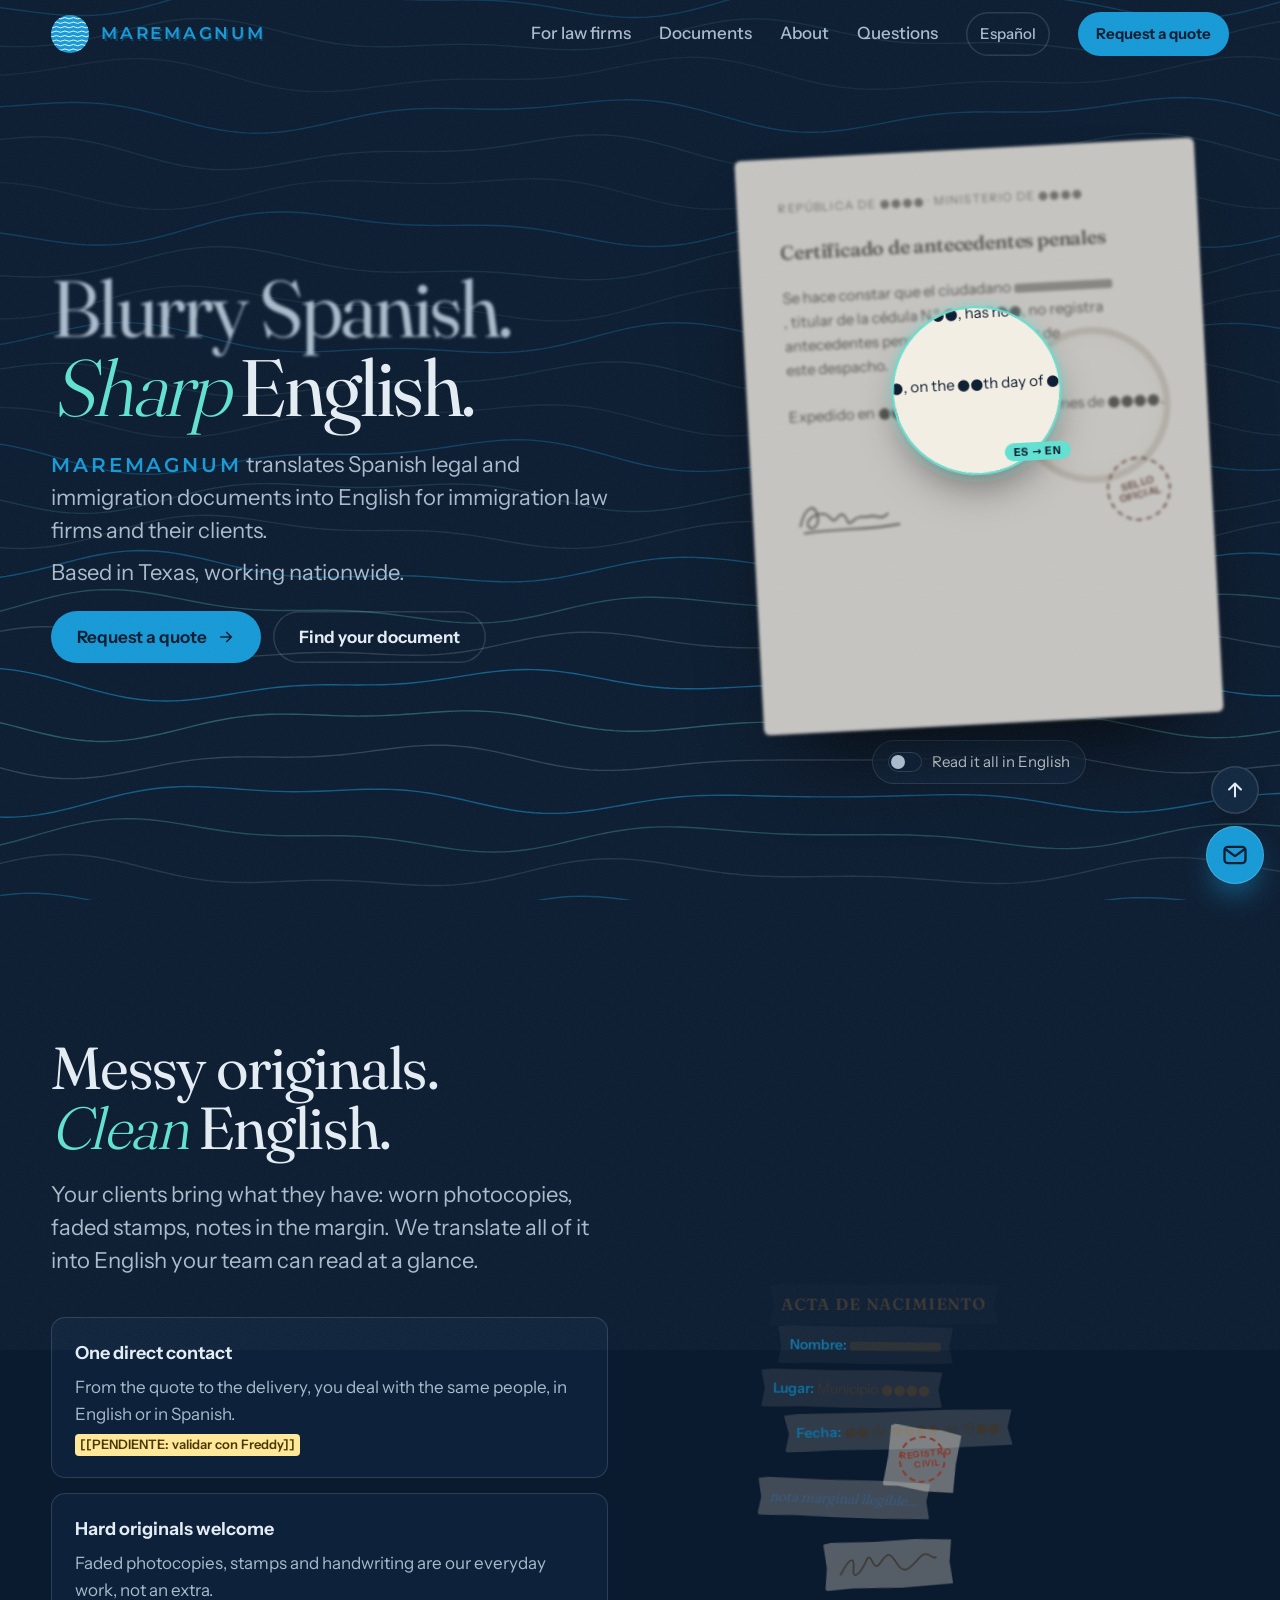
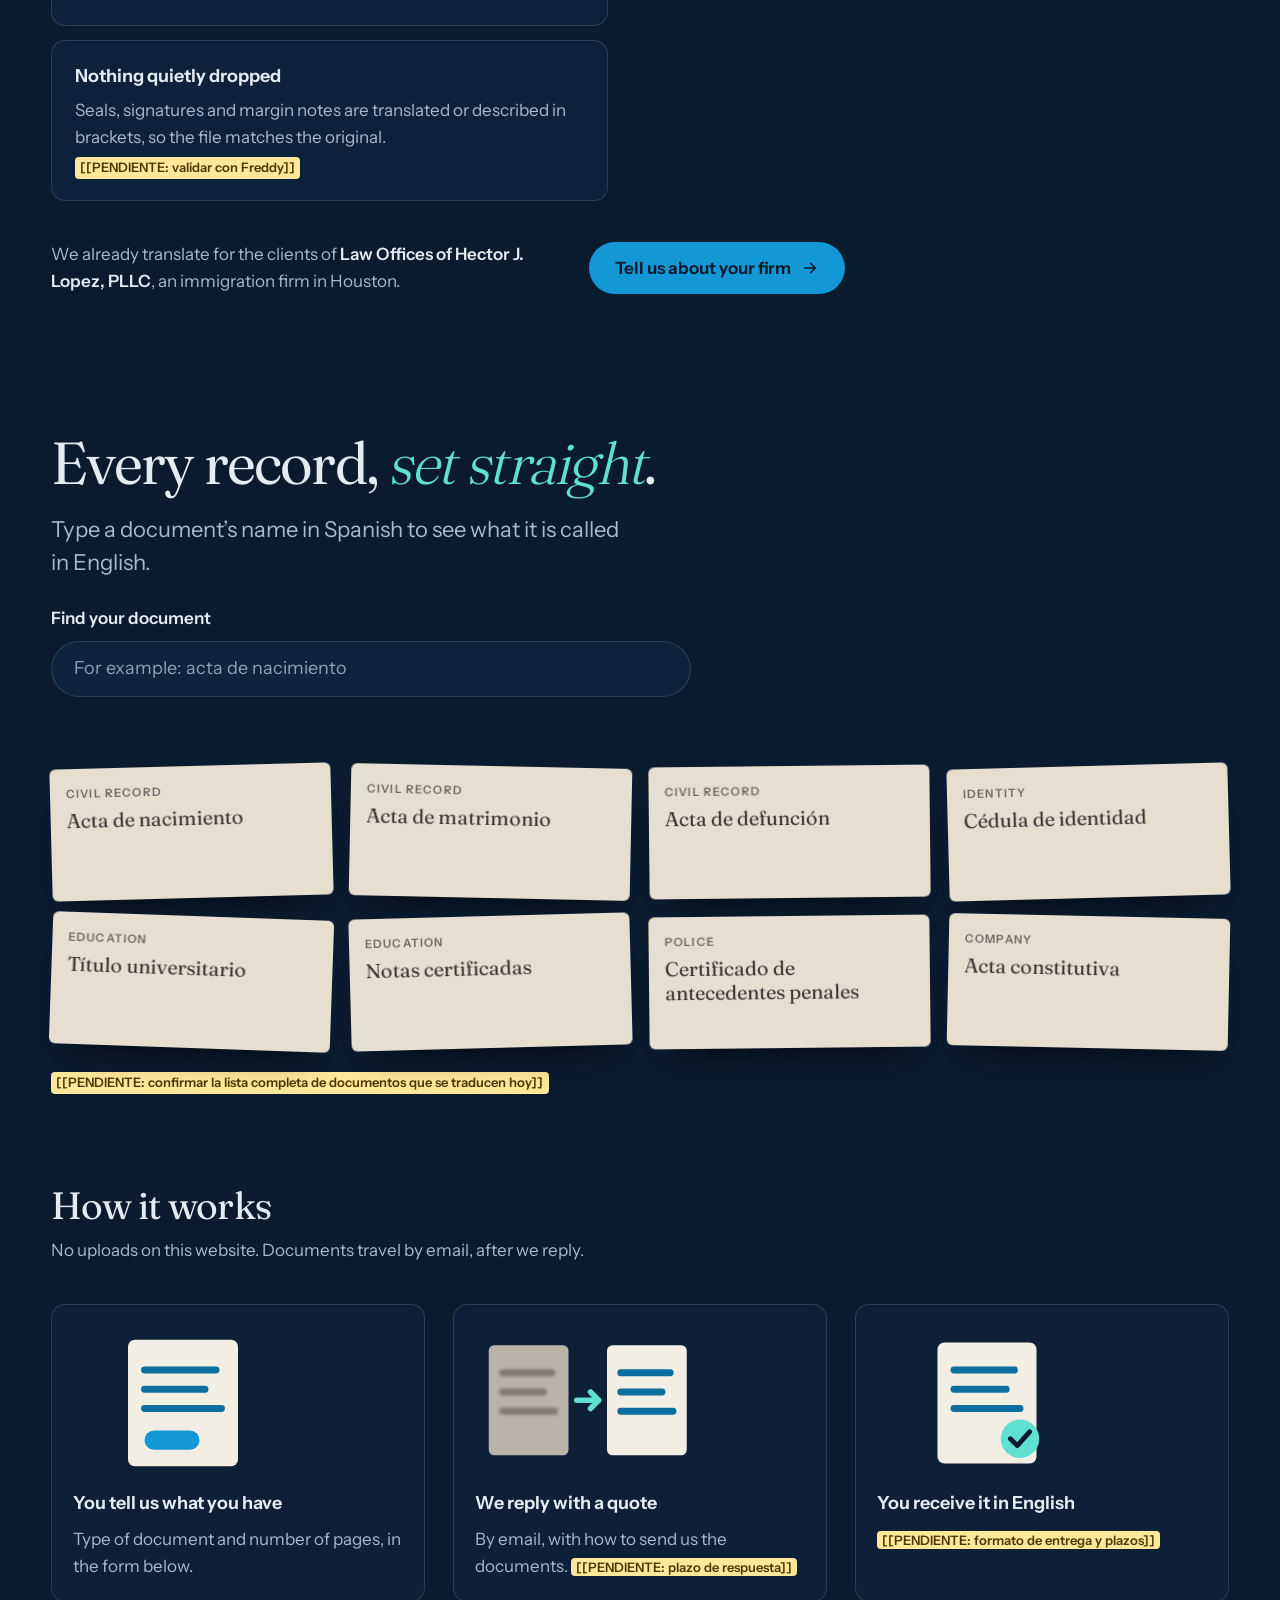
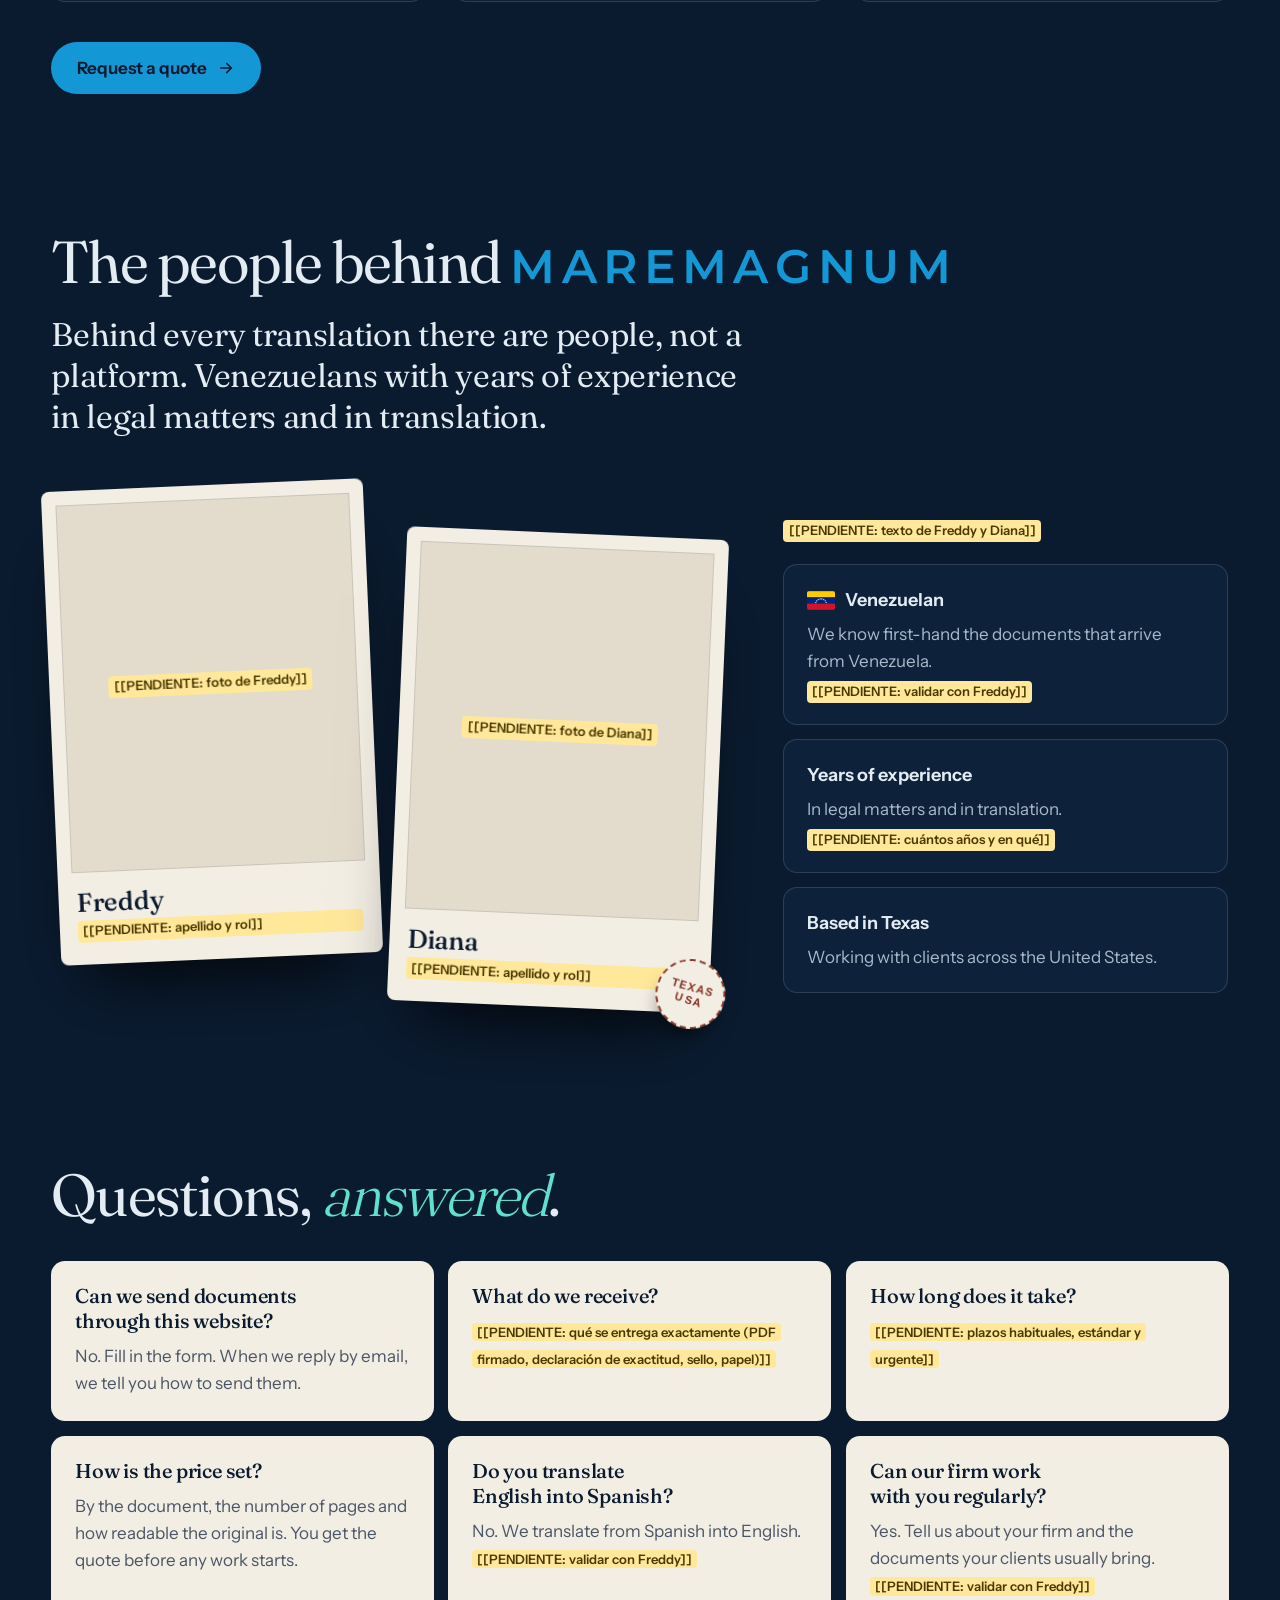
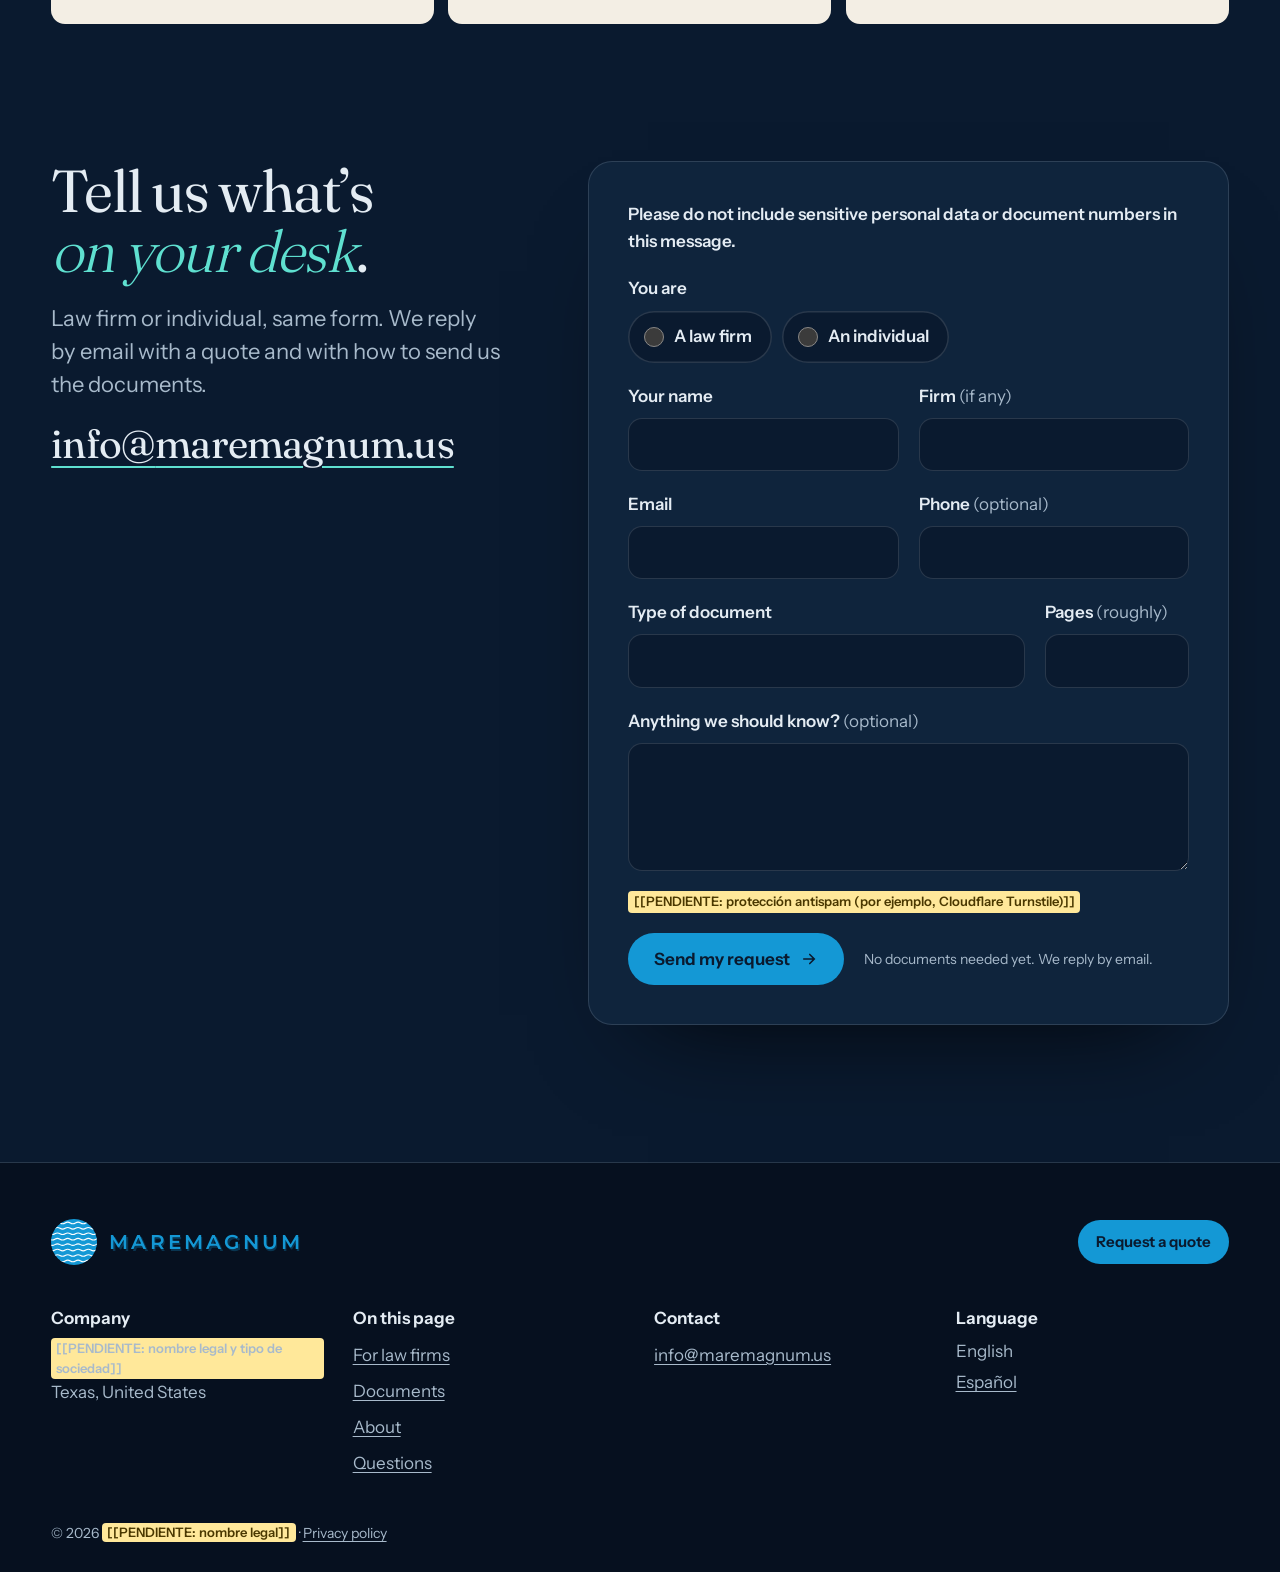
==== commit 6a65cccf: "Firma y sello nítidos bajo la lupa de la portada Fuera de la lupa la firma es un garabato y el sello" ====
--- a/en/index.html
+++ b/en/index.html
@@ -73,14 +73,14 @@
             <p class="sheet-title">Certificado de antecedentes penales</p>
             <p>Se hace constar que el ciudadano <span class="bar"></span>, titular de la cédula N.º ●●●●●●, no registra antecedentes penales en los archivos de este despacho.</p>
             <p>Expedido en ●●●●, a los ●● días del mes de ●●●●.</p>
-            <div class="sheet-foot"><svg width="96" height="30" viewBox="0 0 110 34" aria-hidden="true"><path d="M4 26c10-18 16-20 14-6s8 4 14-8 6 14 14 4 10-14 18 0 14 6 24-4 12 2 18 0" fill="none" stroke="currentColor" stroke-width="1.8" stroke-linecap="round"/></svg><span class="seal">Sello<br>oficial</span></div>
+            <div class="sheet-foot"><svg class="sheet-sig" width="112" height="37" viewBox="0 0 120 40" aria-hidden="true"><path d="M6 27C12 5 23 3 25 16 27 29 16 34 14 26 12 18 31 9 39 20 45 28 47 13 53 17 59 21 55 31 63 24 71 17 75 22 81 20 89 18 93 26 101 18M10 35C40 31 80 35 113 30" fill="none" stroke="currentColor" stroke-width="2" stroke-linecap="round" stroke-linejoin="round"/></svg><span class="seal">Sello<br>oficial</span></div>
           </div>
           <div class="layer layer-en" aria-hidden="true">
             <p class="sheet-meta">Republic of ●●●● · Ministry of ●●●●</p>
             <p class="sheet-title">Criminal record certificate</p>
             <p>This is to certify that the citizen <span class="bar"></span>, holder of ID card No. ●●●●●●, has no criminal record in the files of this office.</p>
             <p>Issued in ●●●●, on the ●●th day of ●●●●.</p>
-            <div class="sheet-foot"><span class="bracket">[Illegible signature]</span><span class="bracket">[Seal: official, partly illegible]</span></div>
+            <div class="sheet-foot"><svg class="sheet-sig" width="112" height="37" viewBox="0 0 120 40" aria-hidden="true"><path d="M6 27C12 5 23 3 25 16 27 29 16 34 14 26 12 18 31 9 39 20 45 28 47 13 53 17 59 21 55 31 63 24 71 17 75 22 81 20 89 18 93 26 101 18M10 35C40 31 80 35 113 30" fill="none" stroke="currentColor" stroke-width="2" stroke-linecap="round" stroke-linejoin="round"/></svg><span class="seal seal-clear">Official<br>seal</span></div>
           </div>
           <div class="lens" aria-hidden="true"></div>
         </div>
--- a/assets/css/main.css
+++ b/assets/css/main.css
@@ -128,7 +128,16 @@
 .layer-en .sheet-meta { color: var(--brand-on-paper); opacity: 1; font-weight: 600; }
 .sheet-title { font-family: var(--font-display); font-weight: 600; font-size: 1.3em; line-height: 1.2; letter-spacing: -0.01em; }
 .sheet-foot { display: flex; justify-content: space-between; align-items: end; gap: 12px; margin-top: 6%; }
-.seal { width: 5.4em; height: 5.4em; border-radius: 50%; border: 2px dashed var(--stamp); color: var(--stamp); display: grid; place-items: center; font-weight: 700; font-size: 0.62em; letter-spacing: 0.1em; text-transform: uppercase; text-align: center; transform: rotate(-12deg); }
+.seal {
+  flex: none; display: grid; place-items: center;
+  width: 6.4em; height: 6.4em; border-radius: 50%;
+  border: 2px dashed var(--stamp); color: var(--stamp);
+  font-size: 0.625rem; font-weight: 700; line-height: 1.15; letter-spacing: 0.03em; text-transform: uppercase; text-align: center;
+  transform: rotate(-12deg);
+}
+/* Bajo la lupa la firma y el sello se ven con claridad */
+.layer-en .sheet-sig { color: #1F3F7C; }
+.seal-clear { border-style: solid; box-shadow: inset 0 0 0 3px var(--paper), inset 0 0 0 4px var(--stamp); }
 .bracket { color: var(--brand-on-paper); font-weight: 600; }
 .lens {
   position: absolute; left: var(--x); top: var(--y);
